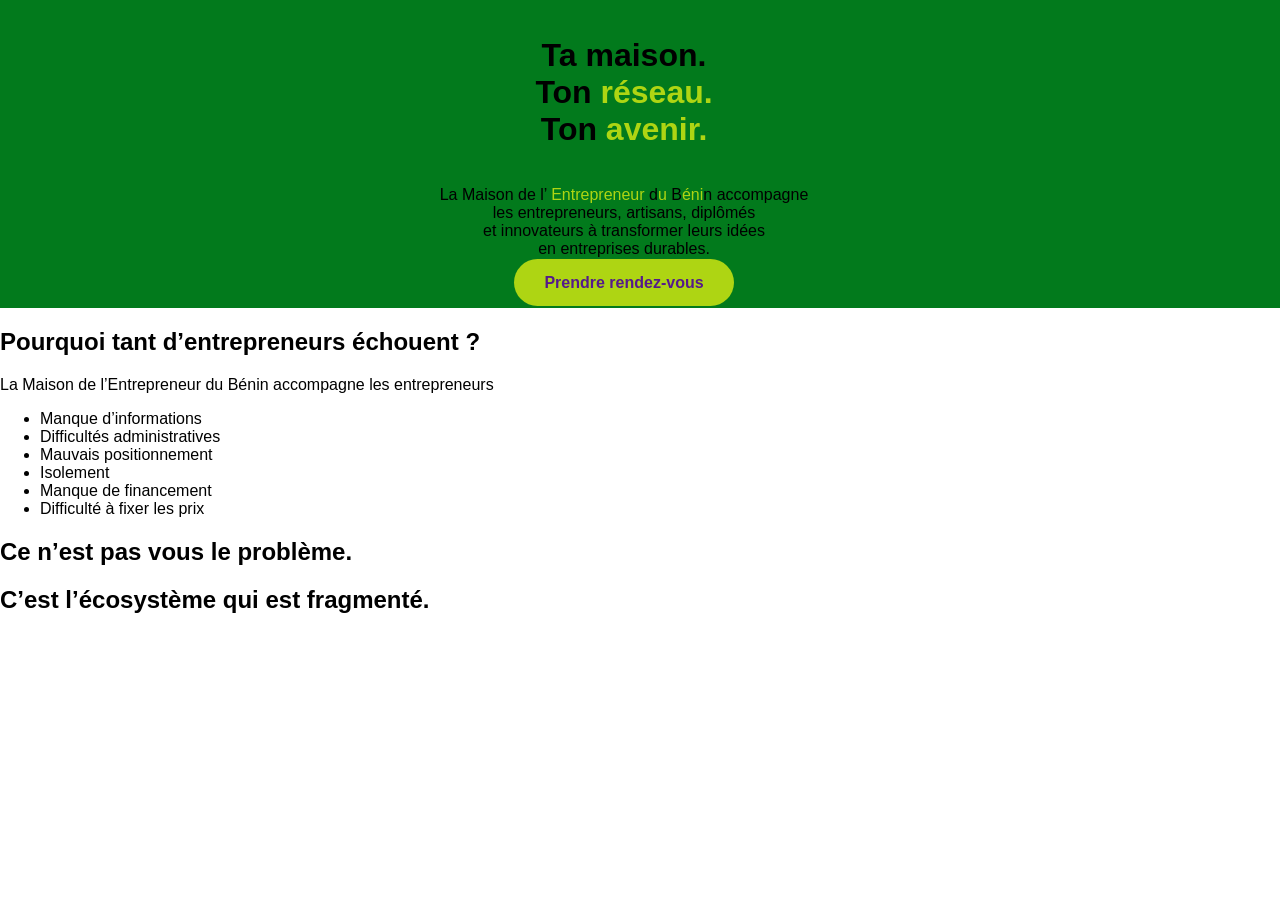
==== index.html @ bdf2c078 "finition de la premiere section" ====
<!DOCTYPE html>
<html lang="en">
<head>
    <meta charset="UTF-8">
    <meta name="viewport" content="width=device-width, initial-scale=1.0">
    <link rel="stylesheet" href="style.css">
    <title>Document</title>
</head>

<body>
    <header class="hero">
       
        <div class="hero-text">
            <h1>Ta maison.<br> Ton <span> réseau.</span> <br>Ton <span>avenir.</span></h1>
            <p>La Maison de l’ <span>Entrepreneur</span> d<span>u</span> B<span>éni</span>n accompagne <br> les entrepreneurs, artisans, diplômés <br> et innovateurs à transformer leurs idées <br> en entreprises durables.</p>
            <div class="hero-lien">
                <a href="">Prendre rendez-vous</a>
            </div>
        </div>
        <div class="hero-logo">
            <img src="images/img-hero.jpg" alt="">
        </div>

    </header>
    <main>
        <section>
            <h1>Pourquoi tant d’entrepreneurs échouent ?</h1>
            <p>La Maison de l’Entrepreneur du Bénin accompagne les entrepreneurs</p>
            <ul>
                <li>Manque d’informations</li>
                <li>Difficultés administratives</li>
                <li>Mauvais positionnement</li>
                <li>Isolement</li>
                <li>Manque de financement</li>
                <li>Difficulté à fixer les prix</li>
            </ul>
            <h2>Ce n’est pas vous le problème.</h2>
            <h2>C’est l’écosystème qui est fragmenté.</h2>
        </section>

    </main>
    <footer>

    </footer>
    
</body>
</html>
---- style.css ----
:root{
    --vert-principal:#027a1c;
    --vert-secondaire:#027b1d;
    --vert-action:#18fa22;
    --jaune:#eabe07;
    --rouge:#c61827;
    --jaune-prime:rgb(174, 213, 19);
}
body{
    font-family:'Franklin Gothic Medium', 'Arial Narrow', Arial, sans-serif;
    margin: 0;
   
    .hero{
        display: flex;
        justify-content: center;
        align-items: center;
        background-color: var(--vert-principal);
        color:black;
        padding:1rem;
        text-align:center;
        gap: 2rem;

        .hero-text {
            display: flex;
            flex-direction: column;
            align-items:center;
            .hero-lien a{
                background:var(--jaune-prime);
                padding:0.937rem 1.875rem;
                border:none;
                font-weight:bold;
                border-radius: 2rem;
                text-decoration: none;
            } 

            span{
                color: var(--jaune-prime);
            }
        }

        .hero-logo img{
            height: 15rem;
            border-radius: 2rem;
        }
    }
}
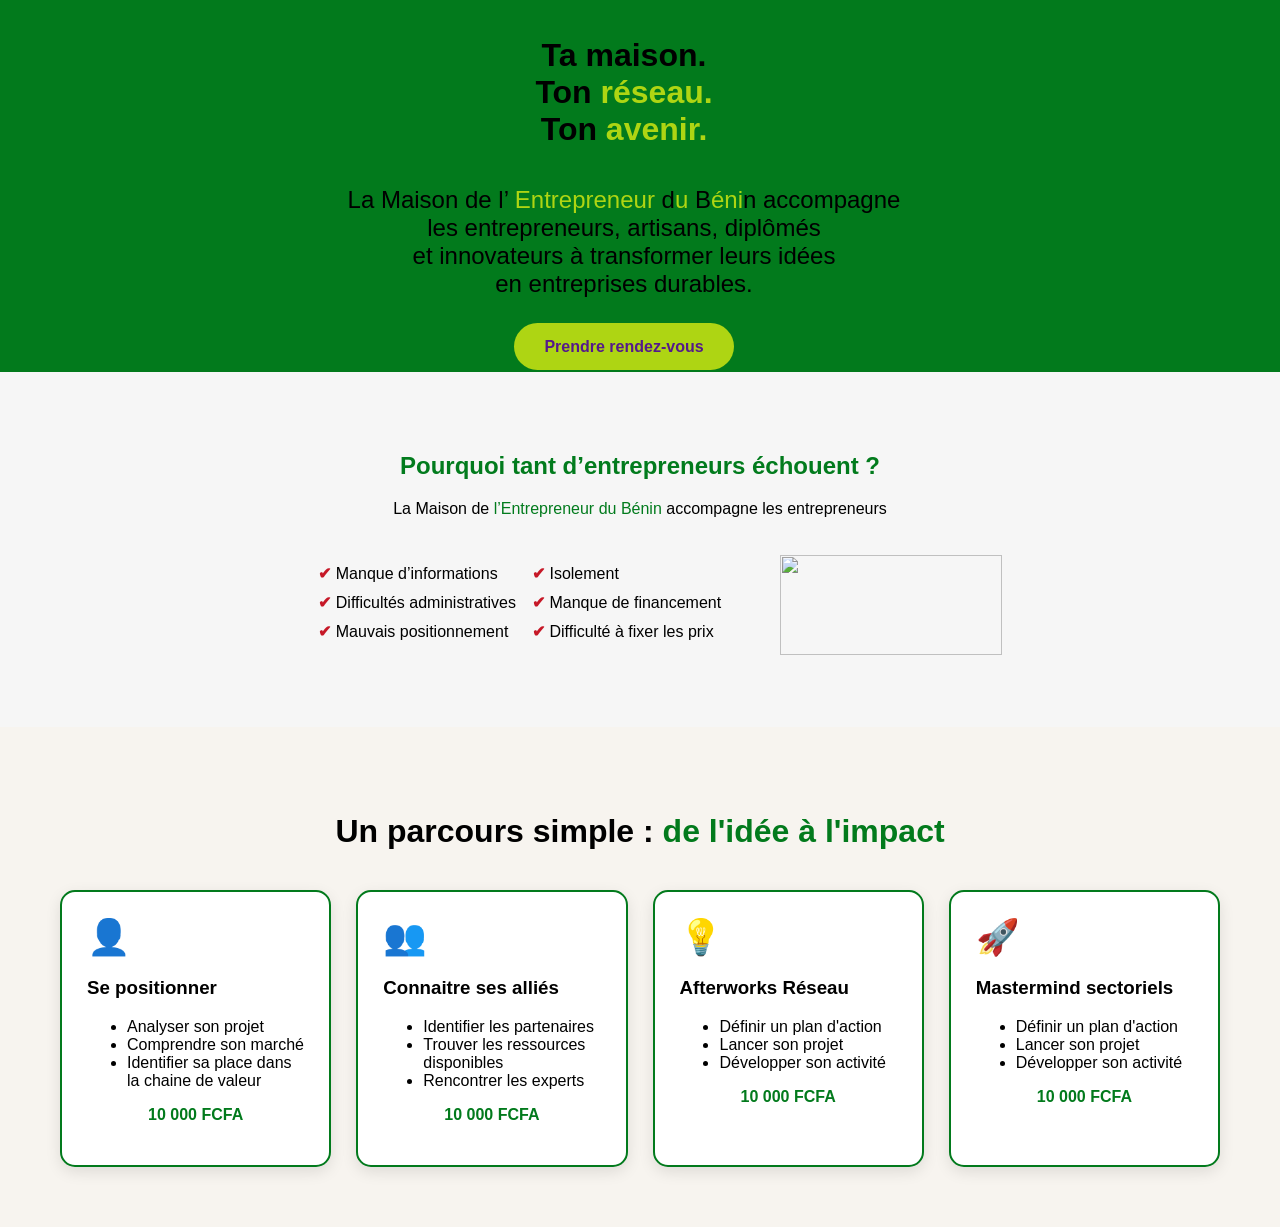
==== commit 81fe1640: "fininalisation de la section parcour" ====
--- a/index.html
+++ b/index.html
@@ -23,19 +23,89 @@
 
     </header>
     <main>
-        <section>
-            <h1>Pourquoi tant d’entrepreneurs échouent ?</h1>
-            <p>La Maison de l’Entrepreneur du Bénin accompagne les entrepreneurs</p>
-            <ul>
-                <li>Manque d’informations</li>
-                <li>Difficultés administratives</li>
-                <li>Mauvais positionnement</li>
-                <li>Isolement</li>
-                <li>Manque de financement</li>
-                <li>Difficulté à fixer les prix</li>
-            </ul>
-            <h2>Ce n’est pas vous le problème.</h2>
-            <h2>C’est l’écosystème qui est fragmenté.</h2>
+        <section class="probleme">
+            <h1><span>Pourquoi tant d’entrepreneurs échouent ?</span></h1>
+            <p>La Maison de <span>l’Entrepreneur du Bénin</span> accompagne les entrepreneurs</p>
+            <div class="contenu-probleme">
+                <div class="liste">
+                    <ul class="menu">
+                        <li>Manque d’informations</li>
+                        <li>Difficultés administratives</li>
+                        <li>Mauvais positionnement</li>
+                        <li>Isolement</li>
+                        <li>Manque de financement</li>
+                        <li>Difficulté à fixer les prix</li>
+                    </ul>
+                </div>
+                <div  class="image">
+                    <img src="images/img-hero.jpg" alt=""  height="100rem"
+                    border-radius="2rem" >
+                </div>
+            </div>
+        </section>
+        <section class="parcours">
+
+            <h2>Un parcours simple : <span>de l'idée à l'impact</span></h2>
+
+            <div class="cards">
+
+                <div class="card active">
+                    <div class="icon">👤</div>
+                    <h3>Se positionner</h3>
+
+                    <ul>
+                    <li>Analyser son projet</li>
+                    <li>Comprendre son marché</li>
+                    <li>Identifier sa place dans la chaine de valeur</li>
+                    </ul>
+
+                    <p class="prix">10 000 FCFA</p>
+                </div>
+
+
+                <div class="card active">
+                    <div class="icon">👥</div>
+                    <h3>Connaitre ses alliés</h3>
+
+                    <ul>
+                    <li>Identifier les partenaires</li>
+                    <li>Trouver les ressources disponibles</li>
+                    <li>Rencontrer les experts</li>
+                    </ul>
+
+                    <p class="prix">10 000 FCFA</p>
+                </div>
+
+
+                <div class="card active">
+                    <div class="icon">💡</div>
+                    <h3>Afterworks Réseau</h3>
+
+                    <ul>
+                    <li>Définir un plan d'action</li>
+                    <li>Lancer son projet</li>
+                    <li>Développer son activité</li>
+                    </ul>
+
+                    <p class="prix">10 000 FCFA</p>
+                </div>
+
+
+                <div class="card active">
+                    <div class="icon">🚀</div>
+                    <h3>Mastermind sectoriels</h3>
+
+                    <ul>
+                    <li>Définir un plan d'action</li>
+                    <li>Lancer son projet</li>
+                    <li>Développer son activité</li>
+                    </ul>
+
+                    <p class="prix">10 000 FCFA</p>
+                </div>
+
+            </div>
+
         </section>
 
     </main>
--- a/style.css
+++ b/style.css
@@ -19,11 +19,13 @@
         padding:1rem;
         text-align:center;
         gap: 2rem;
+        padding-bottom: 1rem;
 
         .hero-text {
             display: flex;
             flex-direction: column;
             align-items:center;
+            gap: 1rem;
             .hero-lien a{
                 background:var(--jaune-prime);
                 padding:0.937rem 1.875rem;
@@ -36,6 +38,10 @@
             span{
                 color: var(--jaune-prime);
             }
+            p{
+                margin-top: 0;
+                font-size: 1.5rem;
+            }
         }
 
         .hero-logo img{
@@ -43,4 +49,112 @@
             border-radius: 2rem;
         }
     }
-}+
+    main{
+
+        .probleme{
+            margin-top: 0rem;
+            padding:3.75rem;
+            background:#f6f6f6;
+            text-align:center;
+            span{
+                color: var(--vert-secondaire);
+            }
+           h2{
+            font-size: 1.5rem;
+           }
+           .contenu-probleme{
+                display:flex;
+                justify-content:center;
+                align-items:center;
+                gap:3.125rem;
+                margin-top:1.875rem;
+
+                .liste ul{
+                    columns:2;
+                    list-style:none;
+                    text-align:left;
+
+                    li{
+                        margin-bottom: 0.625rem;
+                    }
+
+                    li::before{
+                        content:"✔ ";
+                        color:#c61827;
+                        font-weight:bold;
+                    }
+                }
+                .image img{
+                    width:13.875rem;
+                }
+            }
+            
+        }
+
+        .parcours{
+            padding:3.75rem;
+            background:#f7f4ef;
+            text-align:center;
+        }
+
+        .parcours h2{
+            font-size:2rem;
+            margin-bottom:2.5rem;
+        }
+
+        .parcours span{
+            color:#027a1c;
+        }
+
+        .cards{
+            display:flex;
+            justify-content:center;
+            gap:1.562rem;
+        }
+
+        .card{
+            background:white;
+            border-radius:0.937rem;
+            padding:1.562rem;
+            width:14.375rem;
+            box-shadow:0 0.312rem 0.937rem rgba(0,0,0,0.1);
+            text-align:left;
+            border:0.125rem solid #eee;
+
+
+            
+           
+
+            .icon{
+                font-size:2.187rem;
+                margin-bottom:0.625rem;
+            }
+
+            .card h3{
+                margin: bottom 0.625rem;;
+            }
+
+            .card ul{
+                padding-left:1.25rem;
+                margin-bottom:1.25rem;
+            }
+
+            .card li{
+                margin: bottom 0.625rem;;
+            }
+
+            .prix{
+                font-weight:bold;
+                color:#027a1c;
+                text-align:center;
+            }
+        }
+        .card.active{
+            border:0.125rem solid #027a1c;
+        }
+
+       
+            
+    }    
+}
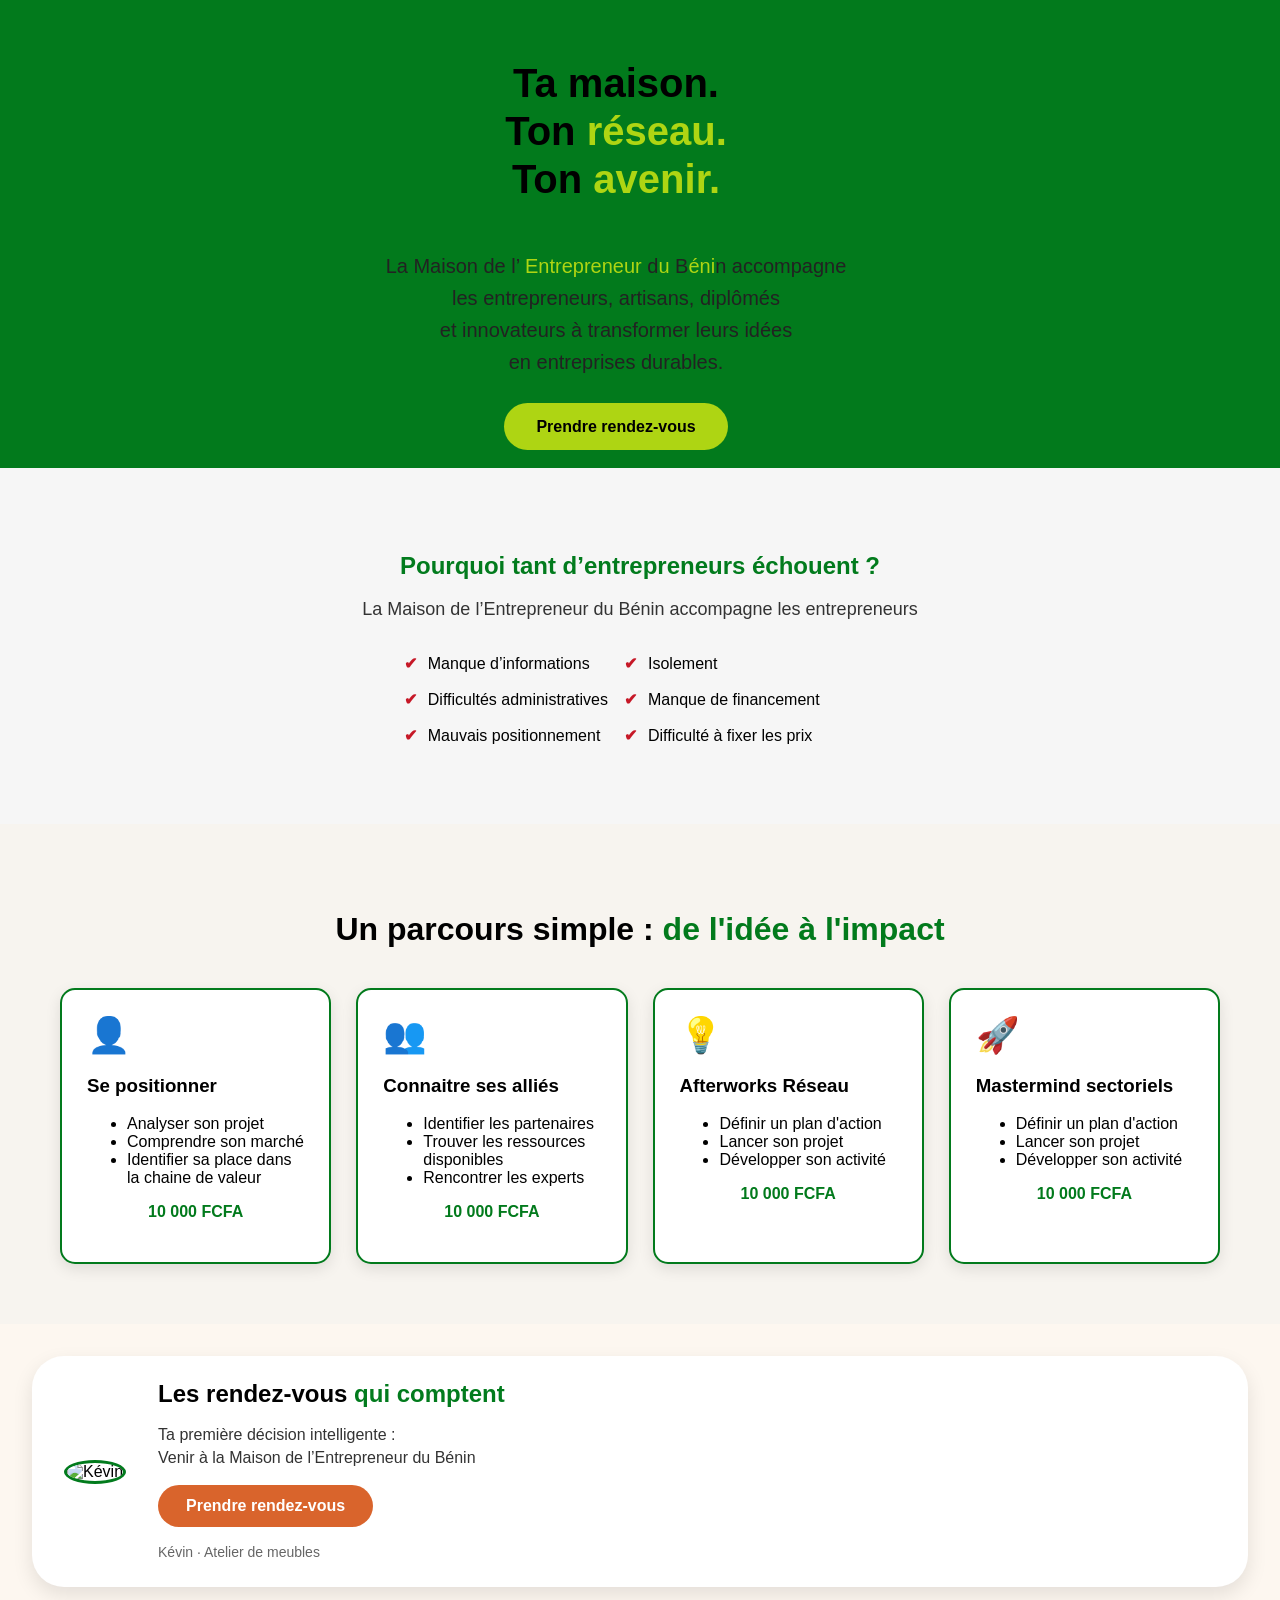
==== commit 4f8c9a30: "finalisation de la section rendezvous" ====
--- a/index.html
+++ b/index.html
@@ -107,6 +107,22 @@
             </div>
 
         </section>
+        <section class="rendezvous">
+            <div class="card">
+                <div class="card-image">
+                    <img src="images/img-hero.jpg" alt="Kévin">
+                </div>
+                <div class="card-content">
+                    <h2>Les rendez-vous <span>qui comptent</span></h2>
+                    <p>Ta première décision intelligente : <br>
+                    Venir à la Maison de l’Entrepreneur du Bénin</p>
+                    <div class="card-button">
+                        <a href="#">Prendre rendez-vous</a>
+                    </div>
+                    <p class="author">Kévin · Atelier de meubles</p>
+                </div>
+            </div>
+        </section>
 
     </main>
     <footer>
--- a/style.css
+++ b/style.css
@@ -10,86 +10,169 @@
     font-family:'Franklin Gothic Medium', 'Arial Narrow', Arial, sans-serif;
     margin: 0;
    
-    .hero{
+    .hero {
         display: flex;
         justify-content: center;
         align-items: center;
         background-color: var(--vert-principal);
-        color:black;
-        padding:1rem;
-        text-align:center;
-        gap: 2rem;
-        padding-bottom: 1rem;
+        color: black;
+        padding: 2rem 1rem;
+        text-align: center;
+        gap: 3rem;
+        flex-wrap: wrap; 
 
         .hero-text {
             display: flex;
             flex-direction: column;
-            align-items:center;
-            gap: 1rem;
-            .hero-lien a{
-                background:var(--jaune-prime);
-                padding:0.937rem 1.875rem;
-                border:none;
-                font-weight:bold;
+            align-items: center;
+            gap: 1.25rem;
+            max-width: 31.25rem;
+
+            h1 {
+                font-size: 2.5rem;
+                line-height: 1.2;
+            }
+
+            p {
+                margin-top: 0;
+                font-size: 1.25rem;
+                line-height: 1.6;
+                color: #222;
+            }
+
+            .hero-lien a {
+                background: var(--jaune-prime);
+                color: black;
+                padding: 0.937rem 2rem;
+                border: none;
+                font-weight: bold;
                 border-radius: 2rem;
                 text-decoration: none;
-            } 
-
-            span{
+                transition: transform 0.3s ease, box-shadow 0.3s ease;
+            }
+
+            .hero-lien a:hover {
+                transform: translateY(-0.187rem);
+                box-shadow: 0 0.375rem 0.937rem rgba(0, 0, 0, 0.2);
+            }
+
+            
+            span {
                 color: var(--jaune-prime);
             }
-            p{
-                margin-top: 0;
-                font-size: 1.5rem;
-            }
-        }
-
-        .hero-logo img{
-            height: 15rem;
+        }
+
+        .hero-logo img {
+            height: 16rem;
             border-radius: 2rem;
+            box-shadow: 0 0.5rem 1.25rem rgba(0, 0, 0, 0.15);
+            transition: transform 5s ease;
+        }
+
+        .hero-logo img:hover {
+            transform: scale(1.05);
+        }
+
+        
+        @media (max-width: 48rem) {
+            flex-direction: column-reverse;
+            gap: 2rem;
+
+            .hero-text h1 {
+                font-size: 2rem;
+            }
+
+            .hero-text p {
+                font-size: 1.1rem;
+            }
+
+            .hero-logo img {
+                height: 12rem;
+            }
         }
     }
-
     main{
 
-        .probleme{
-            margin-top: 0rem;
-            padding:3.75rem;
-            background:#f6f6f6;
-            text-align:center;
-            span{
+        .probleme {
+            margin-top: 0;
+            padding: 4rem 2rem; 
+            background-color: #f6f6f6;
+            text-align: center;
+            font-family: 'Segoe UI', Tahoma, Geneva, Verdana, sans-serif;
+
+            h1 span {
                 color: var(--vert-secondaire);
-            }
-           h2{
-            font-size: 1.5rem;
-           }
-           .contenu-probleme{
-                display:flex;
-                justify-content:center;
-                align-items:center;
-                gap:3.125rem;
-                margin-top:1.875rem;
-
-                .liste ul{
-                    columns:2;
-                    list-style:none;
-                    text-align:left;
-
-                    li{
-                        margin-bottom: 0.625rem;
-                    }
-
-                    li::before{
-                        content:"✔ ";
-                        color:#c61827;
-                        font-weight:bold;
-                    }
-                }
-                .image img{
-                    width:13.875rem;
-                }
-            }
-            
+                display: inline-block;
+                position: relative;
+            }
+
+            p {
+                font-size: 1.125rem;
+                margin-top: 0.75rem;
+                color: #333;
+            }
+
+            .contenu-probleme {
+                display: flex;
+                flex-wrap: wrap; 
+                justify-content: center;
+                align-items: flex-start;
+                gap: 3rem;
+                margin-top: 2rem;
+
+                .liste ul {
+                    columns: 2; 
+                    list-style: none;
+                    padding: 0;
+                    margin: 0;
+                    text-align: left;
+
+                    li {
+                        margin-bottom: 0.75rem;
+                        font-size: 1rem;
+                        line-height: 1.5;
+                        position: relative;
+                        padding-left: 1.5rem; 
+                    }
+
+                    li::before {
+                        content: "✔";
+                        color: #c61827;
+                        font-weight: bold;
+                        position: absolute;
+                        left: 0;
+                    }
+                }
+
+                .image img {
+                    width: 14rem; 
+                    height: auto;
+                    border-radius: 1rem; 
+                    box-shadow: 0 0.25rem 0.50rem rgba(0,0,0,0.1);
+                    transition: transform 2s ease;
+                }
+
+                .image img:hover {
+                    transform: scale(1.05); 
+                }
+            }
+
+        
+            @media (max-width: 48rem) {
+                .contenu-probleme {
+                    flex-direction: column;
+                    gap: 2rem;
+                }
+
+                .liste ul {
+                    columns: 1;
+                }
+
+                .image img {
+                    width: 100%;
+                    max-width: 18.75rem;
+                }
+            }
         }
 
         .parcours{
@@ -111,50 +194,138 @@
             display:flex;
             justify-content:center;
             gap:1.562rem;
-        }
-
-        .card{
-            background:white;
-            border-radius:0.937rem;
-            padding:1.562rem;
-            width:14.375rem;
-            box-shadow:0 0.312rem 0.937rem rgba(0,0,0,0.1);
-            text-align:left;
-            border:0.125rem solid #eee;
-
-
+
+            .card{
+                background:white;
+                border-radius:0.937rem;
+                padding:1.562rem;
+                width:14.375rem;
+                box-shadow:0 0.312rem 0.937rem rgba(0,0,0,0.1);
+                text-align:left;
+                border:0.125rem solid #eee;
+
+
+                
             
-           
-
-            .icon{
-                font-size:2.187rem;
-                margin-bottom:0.625rem;
-            }
-
-            .card h3{
-                margin: bottom 0.625rem;;
-            }
-
-            .card ul{
-                padding-left:1.25rem;
-                margin-bottom:1.25rem;
-            }
-
-            .card li{
-                margin: bottom 0.625rem;;
-            }
-
-            .prix{
-                font-weight:bold;
-                color:#027a1c;
-                text-align:center;
-            }
-        }
+
+                .icon{
+                    font-size:2.187rem;
+                    margin-bottom:0.625rem;
+                }
+
+                .card h3{
+                    margin: bottom 0.625rem;;
+                }
+
+                .card ul{
+                    padding-left:1.25rem;
+                    margin-bottom:1.25rem;
+                }
+
+                .card li{
+                    margin: bottom 0.625rem;;
+                }
+
+                .prix{
+                    font-weight:bold;
+                    color:#027a1c;
+                    text-align:center;
+                }
+            }
+        }
+
+       
         .card.active{
             border:0.125rem solid #027a1c;
         }
 
        
-            
+        .rendezvous {
+            display: flex;
+            justify-content: center;
+            padding: 2rem;
+            background: #fdf7f0;
+            width: 100%; /* Ajouté */
+            box-sizing: border-box; /* Ajouté */
+
+            .card {
+                display: flex;
+                align-items: center;
+                gap: 2rem;
+                background: #fff;
+                padding: 1.5rem 2rem;
+                border-radius: 2rem;
+                box-shadow: 0 8px 20px rgba(0,0,0,0.1);
+                width: 100%; /* Modifié : 100% au lieu de max-width: 800px */
+                max-width: none; /* Ajouté : suppression de la limite */
+                flex-wrap: wrap;
+
+                .card-image {
+                    flex-shrink: 0; /* Ajouté : empêche l'image de rétrécir */
+                    
+                    img {
+                        width: 100px;
+                        height: 100px;
+                        object-fit: cover;
+                        border-radius: 50%;
+                        border: 3px solid var(--vert-secondaire);
+                    }
+                }
+
+                .card-content {
+                    display: flex;
+                    flex-direction: column;
+                    gap: 1rem;
+                    flex: 1; /* Ajouté : prend l'espace restant */
+
+                    h2 {
+                        font-size: 1.5rem;
+                        margin: 0;
+
+                        span {
+                            color: var(--vert-secondaire);
+                        }
+                    }
+
+                    p {
+                        margin: 0;
+                        font-size: 1rem;
+                        color: #333;
+                        line-height: 1.4;
+                    }
+
+                    .card-button {
+                        a {
+                            display: inline-block;
+                            background: #d9642c; 
+                            color: #fff;
+                            padding: 0.75rem 1.75rem;
+                            border-radius: 2rem;
+                            text-decoration: none;
+                            font-weight: bold;
+                            transition: transform 0.3s ease, box-shadow 0.3s ease;
+
+                            &:hover {
+                                transform: translateY(-3px);
+                                box-shadow: 0 6px 12px rgba(0,0,0,0.2);
+                            }
+                        }
+                    }
+
+                    .author {
+                        font-size: 0.875rem;
+                        color: #666;
+                    }
+                }
+            }
+
+            @media (max-width: 768px) {
+                .card {
+                    flex-direction: column;
+                    align-items: center;
+                    text-align: center;
+                }
+            }
+        }
     }    
 }
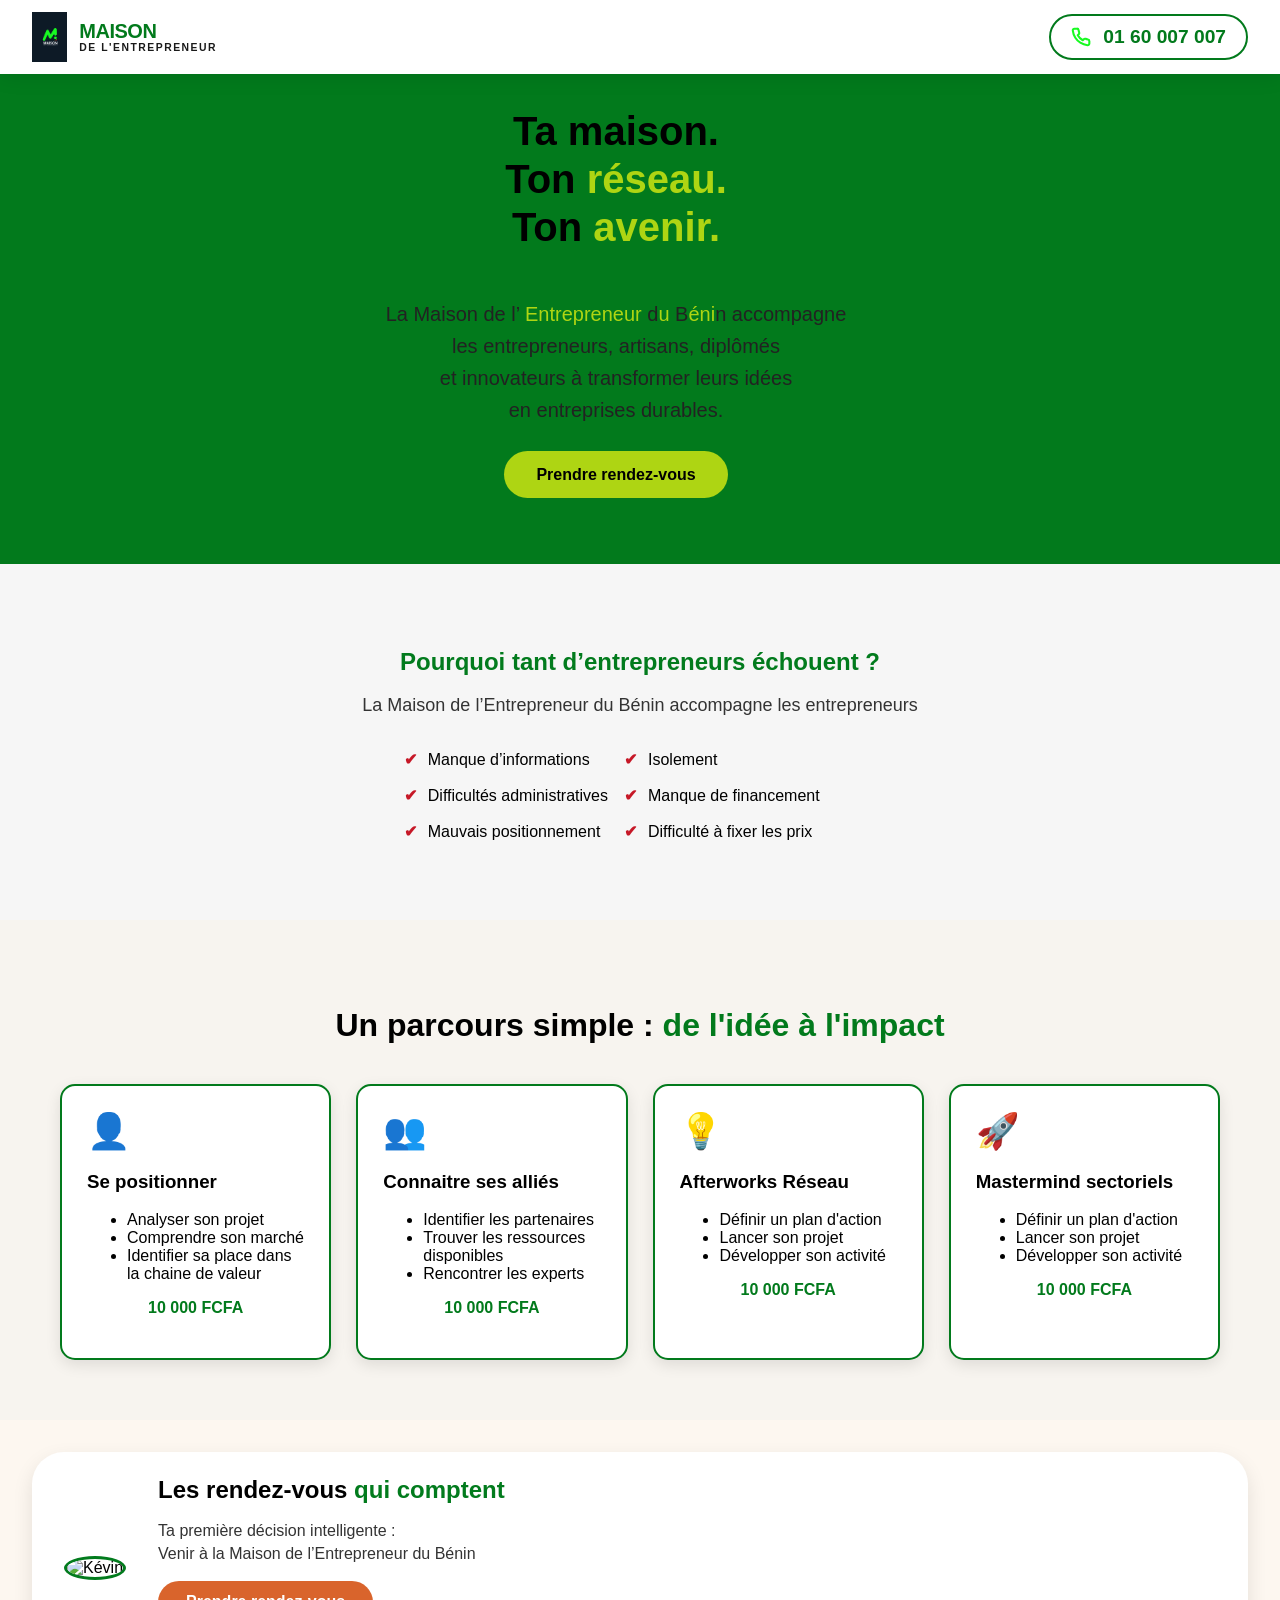
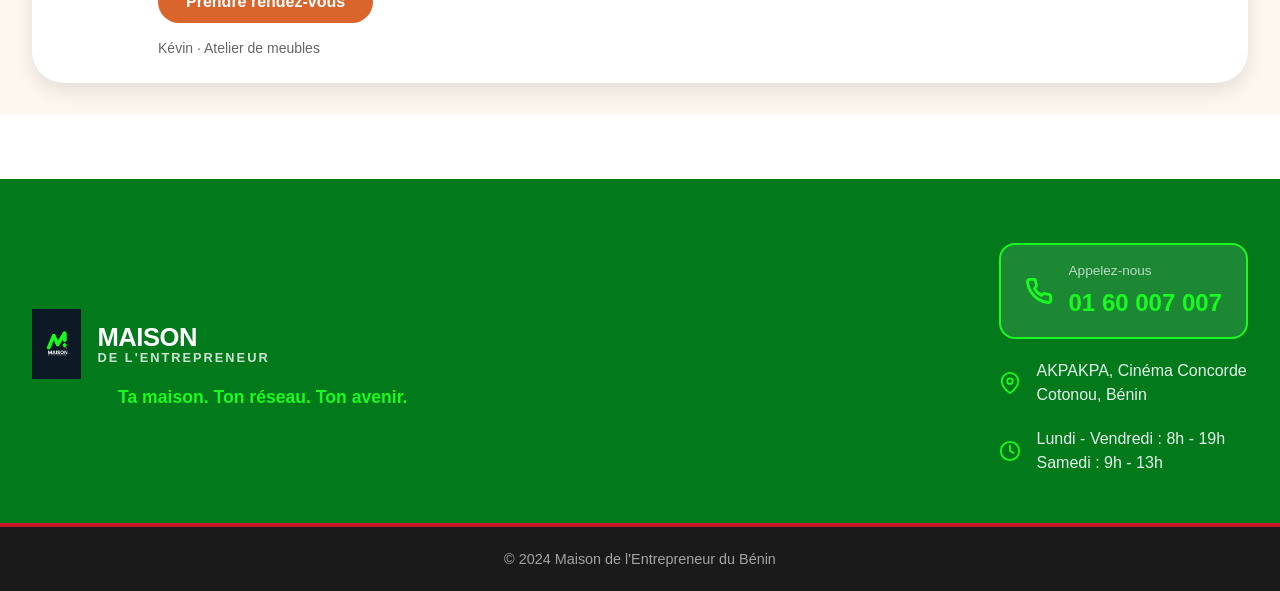
==== commit cfeaaed3: "finalisation du footer etame avec le bouton rendezvous" ====
--- a/index.html
+++ b/index.html
@@ -8,19 +8,39 @@
 </head>
 
 <body>
-    <header class="hero">
-       
-        <div class="hero-text">
-            <h1>Ta maison.<br> Ton <span> réseau.</span> <br>Ton <span>avenir.</span></h1>
-            <p>La Maison de l’ <span>Entrepreneur</span> d<span>u</span> B<span>éni</span>n accompagne <br> les entrepreneurs, artisans, diplômés <br> et innovateurs à transformer leurs idées <br> en entreprises durables.</p>
-            <div class="hero-lien">
-                <a href="">Prendre rendez-vous</a>
-            </div>
-        </div>
-        <div class="hero-logo">
-            <img src="images/img-hero.jpg" alt="">
-        </div>
-
+    <header >
+        <!-- Navbar fixe -->
+        <nav class="navbar">
+            <div class="navbar-container">
+                <div class="navbar-logo">
+                    <img src="images/logo sans rien.png" alt="MEB Logo">
+                    <div class="logo-text">
+                        <span class="maison">MAISON</span>
+                        <span class="entrepreneur">DE L'ENTREPRENEUR</span>
+                    </div>
+                </div>
+                
+                <a href="tel:0160007007" class="navbar-phone">
+                    <svg xmlns="http://www.w3.org/2000/svg" width="20" height="20" viewBox="0 0 24 24" fill="none" stroke="currentColor" stroke-width="2.5" stroke-linecap="round" stroke-linejoin="round">
+                        <path d="M22 16.92v3a2 2 0 0 1-2.18 2 19.79 19.79 0 0 1-8.63-3.07 19.5 19.5 0 0 1-6-6 19.79 19.79 0 0 1-3.07-8.67A2 2 0 0 1 4.11 2h3a2 2 0 0 1 2 1.72 12.84 12.84 0 0 0 .7 2.81 2 2 0 0 1-.45 2.11L8.09 9.91a16 16 0 0 0 6 6l1.27-1.27a2 2 0 0 1 2.11-.45 12.84 12.84 0 0 0 2.81.7A2 2 0 0 1 22 16.92z"></path>
+                    </svg>
+                    <span>01 60 007 007</span>
+                </a>
+            </div>
+        </nav>
+       <div class="hero">
+            <div class="hero-text">
+                <h1>Ta maison.<br> Ton <span> réseau.</span> <br>Ton <span>avenir.</span></h1>
+                <p>La Maison de l’ <span>Entrepreneur</span> d<span>u</span> B<span>éni</span>n accompagne <br> les entrepreneurs, artisans, diplômés <br> et innovateurs à transformer leurs idées <br> en entreprises durables.</p>
+                <div class="hero-lien">
+                    <a href="">Prendre rendez-vous</a>
+                </div>
+            </div>
+            <div class="hero-logo">
+                <img src="images/img-hero.jpg" alt="">
+            </div>
+       </div>
+        
     </header>
     <main>
         <section class="probleme">
@@ -115,7 +135,7 @@
                 <div class="card-content">
                     <h2>Les rendez-vous <span>qui comptent</span></h2>
                     <p>Ta première décision intelligente : <br>
-                    Venir à la Maison de l’Entrepreneur du Bénin</p>
+                        Venir à la Maison de l’Entrepreneur du Bénin</p>
                     <div class="card-button">
                         <a href="#">Prendre rendez-vous</a>
                     </div>
@@ -125,9 +145,56 @@
         </section>
 
     </main>
-    <footer>
-
-    </footer>
-    
+    <footer class="footer">
+        <div class="footer-main">
+            <div class="footer-container">
+                <div class="footer-content">
+                    <div class="footer-brand">
+                        <div class="footer-logo">
+                            <img src="images/logo sans rien.png" alt="MEB Logo">
+                            <div class="logo-text">
+                                <span class="maison">MAISON</span>
+                                <span class="entrepreneur">DE L'ENTREPRENEUR</span>
+                            </div>
+                        </div>
+                        <p class="tagline">Ta maison. Ton réseau. Ton avenir.</p>
+                    </div>
+
+                    <div class="footer-contact">
+                        <a href="tel:0160007007" class="contact-item phone-big">
+                            <svg xmlns="http://www.w3.org/2000/svg" width="28" height="28" viewBox="0 0 24 24" fill="none" stroke="currentColor" stroke-width="2.5" stroke-linecap="round" stroke-linejoin="round">
+                                <path d="M22 16.92v3a2 2 0 0 1-2.18 2 19.79 19.79 0 0 1-8.63-3.07 19.5 19.5 0 0 1-6-6 19.79 19.79 0 0 1-3.07-8.67A2 2 0 0 1 4.11 2h3a2 2 0 0 1 2 1.72 12.84 12.84 0 0 0 .7 2.81 2 2 0 0 1-.45 2.11L8.09 9.91a16 16 0 0 0 6 6l1.27-1.27a2 2 0 0 1 2.11-.45 12.84 12.84 0 0 0 2.81.7A2 2 0 0 1 22 16.92z"></path>
+                            </svg>
+                            <div>
+                                <span class="label">Appelez-nous</span>
+                                <span class="number">01 60 007 007</span>
+                            </div>
+                        </a>
+
+                        <div class="contact-item">
+                            <svg xmlns="http://www.w3.org/2000/svg" width="22" height="22" viewBox="0 0 24 24" fill="none" stroke="currentColor" stroke-width="2" stroke-linecap="round" stroke-linejoin="round">
+                                <path d="M21 10c0 7-9 13-9 13s-9-6-9-13a9 9 0 0 1 18 0z"></path>
+                                <circle cx="12" cy="10" r="3"></circle>
+                            </svg>
+                            <span>AKPAKPA, Cinéma Concorde<br>Cotonou, Bénin</span>
+                        </div>
+
+                        <div class="contact-item">
+                            <svg xmlns="http://www.w3.org/2000/svg" width="22" height="22" viewBox="0 0 24 24" fill="none" stroke="currentColor" stroke-width="2" stroke-linecap="round" stroke-linejoin="round">
+                                <circle cx="12" cy="12" r="10"></circle>
+                                <polyline points="12 6 12 12 16 14"></polyline>
+                            </svg>
+                            <span>Lundi - Vendredi : 8h - 19h<br>Samedi : 9h - 13h</span>
+                        </div>
+                    </div>
+                </div>
+            </div>
+        </div>
+
+        <div class="footer-bottom">
+            <p>&copy; 2024 Maison de l'Entrepreneur du Bénin</p>
+        </div>
+</footer>
+  
 </body>
 </html>
--- a/style.css
+++ b/style.css
@@ -9,14 +9,145 @@
 body{
     font-family:'Franklin Gothic Medium', 'Arial Narrow', Arial, sans-serif;
     margin: 0;
-   
+     .navbar {
+    position: fixed;
+    top: 0;
+    left: 0;
+    right: 0;
+    background: #fff;
+    box-shadow: 0 2px 20px rgba(0,0,0,0.1);
+    z-index: 1000;
+    padding: 0.75rem 0;
+
+    .navbar-container {
+        max-width: 1400px;
+        margin: 0 auto;
+        padding: 0 2rem;
+        display: flex;
+        align-items: center;
+        justify-content: space-between;
+    }
+
+    .navbar-logo {
+        display: flex;
+        align-items: center;
+        gap: 0.75rem;
+        
+        img {
+            height: 50px;
+            width: auto;
+        }
+
+        .logo-text {
+            display: flex;
+            flex-direction: column;
+            line-height: 1.1;
+
+            .maison {
+                font-size: 1.25rem;
+                font-weight: 800;
+                color: var(--vert-principal);
+                letter-spacing: -0.5px;
+            }
+
+            .entrepreneur {
+                font-size: 0.65rem;
+                font-weight: 600;
+                color: #1a1a1a;
+                letter-spacing: 1.5px;
+                text-transform: uppercase;
+            }
+        }
+    }
+
+    .navbar-phone {
+        display: flex;
+        align-items: center;
+        gap: 0.75rem;
+        color: var(--vert-principal);
+        text-decoration: none;
+        font-weight: 800;
+        font-size: 1.2rem;
+        padding: 0.6rem 1.25rem;
+        border-radius: 50px;
+        border: 2px solid var(--vert-principal);
+        transition: all 0.3s ease;
+
+        svg {
+            stroke: var(--vert-action);
+            transition: transform 0.3s ease;
+        }
+
+        &:hover {
+            background: var(--vert-principal);
+            color: #fff;
+            transform: translateY(-2px);
+            box-shadow: 0 6px 20px rgba(2, 122, 28, 0.3);
+
+            svg {
+                stroke: var(--vert-action);
+                transform: rotate(15deg);
+            }
+        }
+    }
+}
+
+
+
+    @media (max-width: 640px) {
+        .navbar {
+            padding: 0.5rem 0;
+
+            .navbar-container {
+                padding: 0 1rem;
+            }
+
+            .navbar-logo {
+                img {
+                    height: 40px;
+                }
+
+                .logo-text {
+                    .maison {
+                        font-size: 1rem;
+                    }
+                    .entrepreneur {
+                        font-size: 0.55rem;
+                        letter-spacing: 1px;
+                    }
+                }
+            }
+
+            .navbar-phone {
+                font-size: 1rem;
+                padding: 0.5rem 1rem;
+                gap: 0.5rem;
+
+                svg {
+                    width: 18px;
+                    height: 18px;
+                }
+            }
+        } 
+    }
+
+    @media (max-width: 380px) {
+        .navbar-phone {
+            padding: 0.5rem;
+            border-radius: 50%;
+            
+            span {
+                display: none;
+            }
+        }
+    }
     .hero {
         display: flex;
         justify-content: center;
         align-items: center;
         background-color: var(--vert-principal);
         color: black;
-        padding: 2rem 1rem;
+        padding: 5rem 1rem;
         text-align: center;
         gap: 3rem;
         flex-wrap: wrap; 
@@ -245,7 +376,7 @@
             justify-content: center;
             padding: 2rem;
             background: #fdf7f0;
-            width: 100%; /* Ajouté */
+            /*width: 100%; *//* Ajouté */
             box-sizing: border-box; /* Ajouté */
 
             .card {
@@ -327,5 +458,222 @@
                 }
             }
         }
-    }    
+    } 
+    .footer {
+    margin-top: 4rem;
+
+    .footer-main {
+        background: var(--vert-principal);
+        color: #fff;
+        padding: 4rem 0 3rem;
+    }
+
+    .footer-container {
+        max-width: 1400px;
+        margin: 0 auto;
+        padding: 0 2rem;
+    }
+
+    .footer-content {
+        display: flex;
+        justify-content: space-between;
+        align-items: center;
+        gap: 3rem;
+    }
+
+    .footer-brand {
+        .footer-logo {
+            display: flex;
+            align-items: center;
+            gap: 1rem;
+            margin-bottom: 0.5rem;
+
+            img {
+                height: 70px;
+                width: auto;
+            }
+
+            .logo-text {
+                display: flex;
+                flex-direction: column;
+                line-height: 1.1;
+
+                .maison {
+                    font-size: 1.6rem;
+                    font-weight: 800;
+                    color: #fff;
+                    letter-spacing: -0.5px;
+                }
+
+                .entrepreneur {
+                    font-size: 0.8rem;
+                    font-weight: 600;
+                    color: rgba(255,255,255,0.8);
+                    letter-spacing: 2px;
+                    text-transform: uppercase;
+                }
+            }
+        }
+
+        .tagline {
+            color: var(--vert-action);
+            font-weight: 700;
+            font-size: 1.1rem;
+            margin: 0;
+            margin-left: 86px;
+        }
+    }
+
+    .footer-contact {
+        display: flex;
+        flex-direction: column;
+        gap: 1.25rem;
+
+        .contact-item {
+            display: flex;
+            align-items: center;
+            gap: 1rem;
+            color: rgba(255,255,255,0.9);
+            font-size: 1rem;
+            line-height: 1.5;
+
+            svg {
+                flex-shrink: 0;
+                color: var(--vert-action);
+            }
+
+            &.phone-big {
+                text-decoration: none;
+                color: #fff;
+                background: rgba(255,255,255,0.1);
+                padding: 1rem 1.5rem;
+                border-radius: 1rem;
+                border: 2px solid var(--vert-action);
+                transition: all 0.3s ease;
+
+                svg {
+                    color: var(--vert-action);
+                }
+
+                .label {
+                    display: block;
+                    font-size: 0.85rem;
+                    color: rgba(255,255,255,0.7);
+                    margin-bottom: 0.25rem;
+                }
+
+                .number {
+                    display: block;
+                    font-size: 1.5rem;
+                    font-weight: 800;
+                    color: var(--vert-action);
+                }
+
+                &:hover {
+                    background: var(--vert-action);
+                    transform: translateY(-3px);
+                    box-shadow: 0 10px 30px rgba(24, 250, 34, 0.3);
+
+                    svg, .number {
+                        color: var(--vert-principal);
+                    }
+
+                    .label {
+                        color: var(--vert-principal);
+                    }
+                }
+            }
+        }
+    }
+
+    .footer-bottom {
+        background: #1a1a1a;
+        padding: 1.5rem;
+        text-align: center;
+        border-top: 4px solid var(--rouge);
+
+        p {
+            color: rgba(255,255,255,0.6);
+            font-size: 0.9rem;
+            margin: 0;
+        }
+    }
+        @media (max-width: 968px) {
+    .footer {
+        .footer-content {
+            flex-direction: column;
+            text-align: center;
+            gap: 2.5rem;
+        }
+
+        .footer-brand {
+            .tagline {
+                margin-left: 0;
+            }
+        }
+
+        .footer-contact {
+            align-items: center;
+        }
+    }
+    }
+        @media (max-width: 480px) {
+        .footer {
+            .footer-main {
+                padding: 3rem 0 2rem;
+            }
+
+            .footer-container {
+                padding: 0 1rem;
+            }
+
+            .footer-brand {
+                .footer-logo {
+                    flex-direction: column;
+                    gap: 0.75rem;
+
+                    img {
+                        height: 60px;
+                    }
+
+                    .logo-text {
+                        .maison {
+                            font-size: 1.3rem;
+                        }
+                        .entrepreneur {
+                            font-size: 0.7rem;
+                        }
+                    }
+                }
+
+                .tagline {
+                    font-size: 1rem;
+                }
+            }
+
+            .footer-contact {
+                width: 100%;
+
+                .contact-item {
+                    justify-content: center;
+                    text-align: center;
+                    font-size: 0.9rem;
+
+                    &.phone-big {
+                        width: 100%;
+                        justify-content: center;
+
+                        .number {
+                            font-size: 1.3rem;
+                        }
+                    }
+                }
+            }
+        }
+    }  
 }
+
+
+
+  
+}
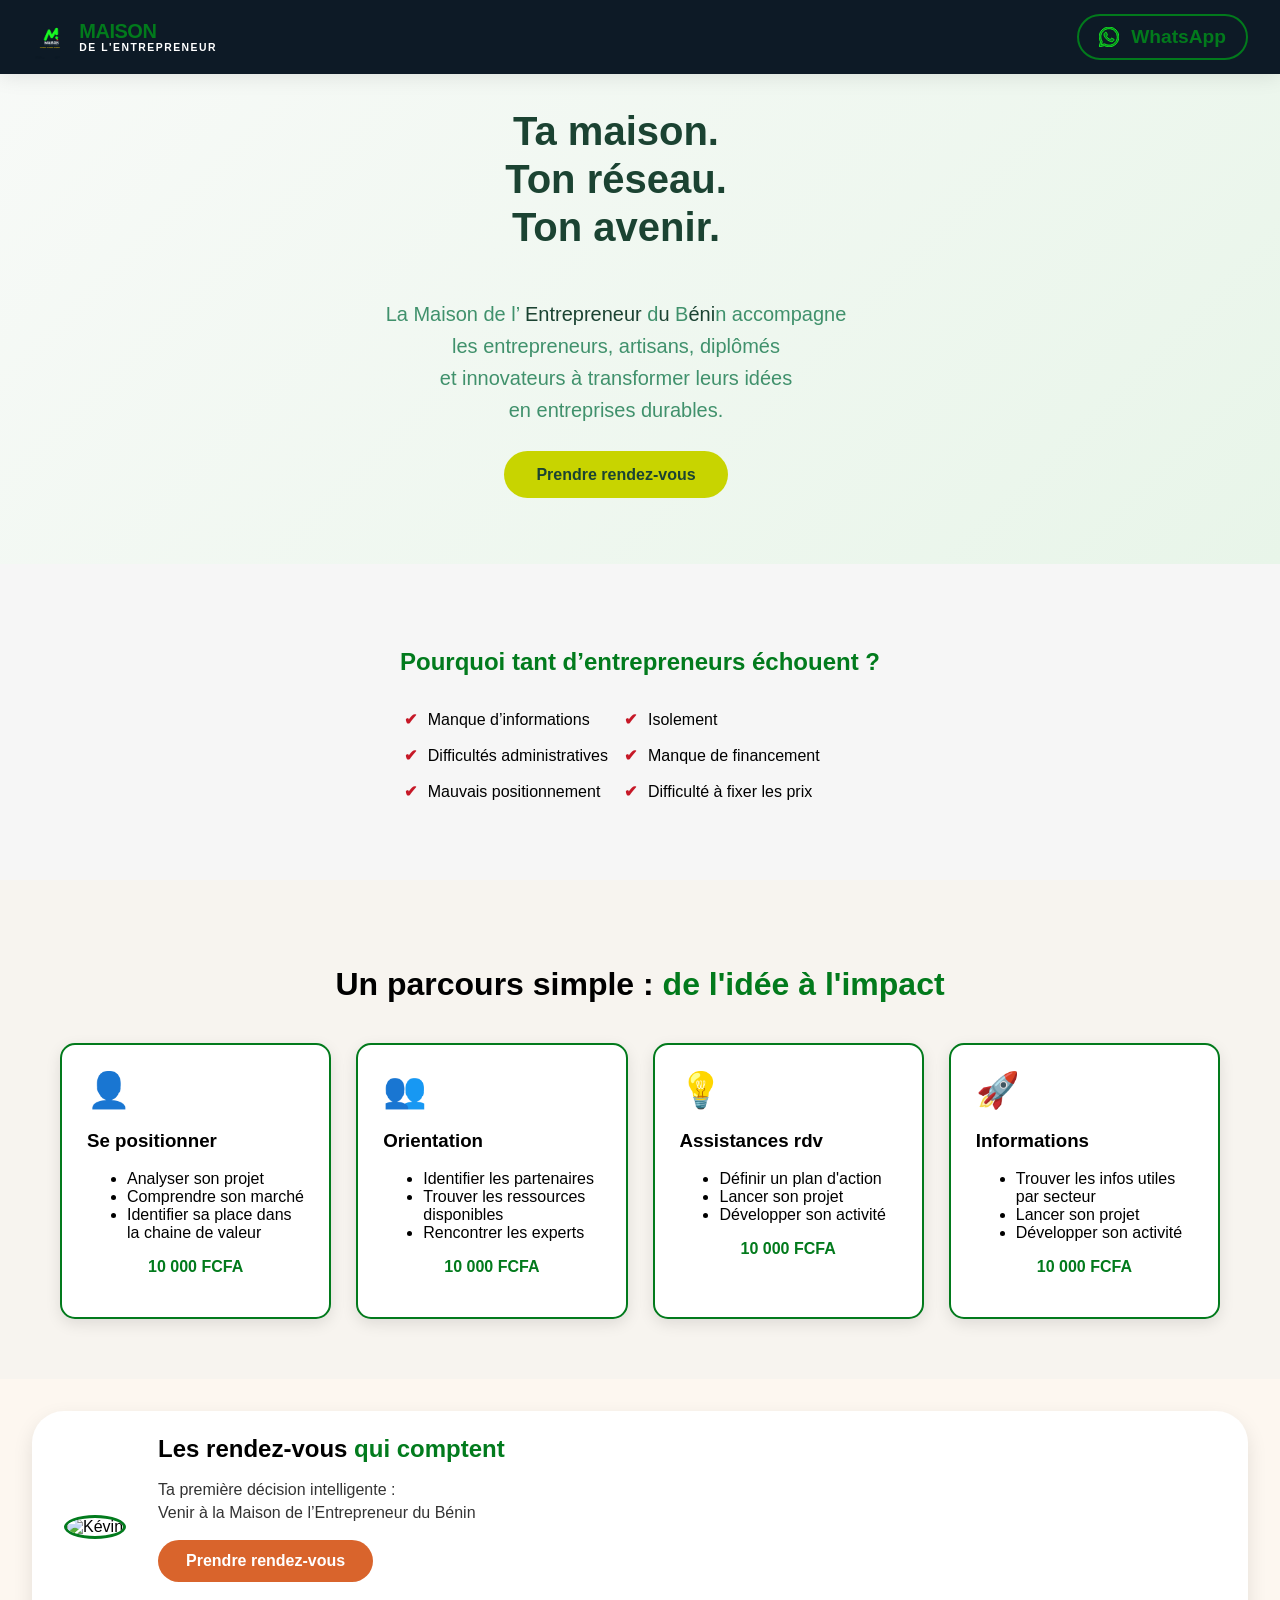
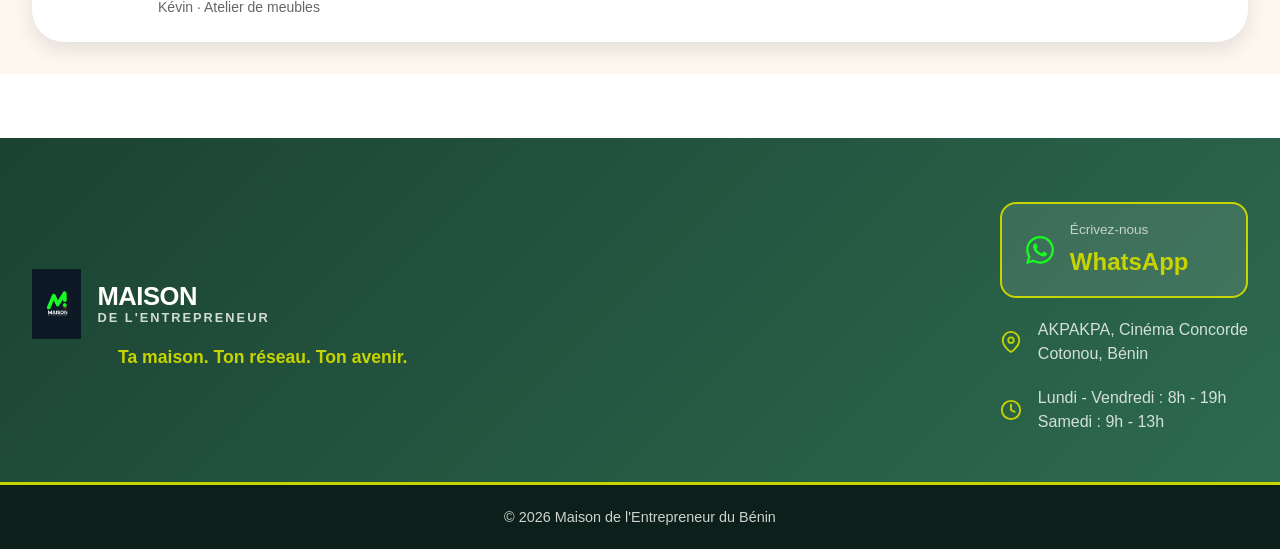
==== commit 5b38269c: "gestion de l'harmonie entre les ecriture et la couleurs de fond" ====
--- a/index.html
+++ b/index.html
@@ -4,6 +4,7 @@
     <meta charset="UTF-8">
     <meta name="viewport" content="width=device-width, initial-scale=1.0">
     <link rel="stylesheet" href="style.css">
+
     <title>Document</title>
 </head>
 
@@ -13,18 +14,18 @@
         <nav class="navbar">
             <div class="navbar-container">
                 <div class="navbar-logo">
-                    <img src="images/logo sans rien.png" alt="MEB Logo">
+                    <img src="images/Copie de  MEB entrepreneur .png" alt="MEB Logo">
                     <div class="logo-text">
                         <span class="maison">MAISON</span>
                         <span class="entrepreneur">DE L'ENTREPRENEUR</span>
                     </div>
                 </div>
                 
-                <a href="tel:0160007007" class="navbar-phone">
-                    <svg xmlns="http://www.w3.org/2000/svg" width="20" height="20" viewBox="0 0 24 24" fill="none" stroke="currentColor" stroke-width="2.5" stroke-linecap="round" stroke-linejoin="round">
-                        <path d="M22 16.92v3a2 2 0 0 1-2.18 2 19.79 19.79 0 0 1-8.63-3.07 19.5 19.5 0 0 1-6-6 19.79 19.79 0 0 1-3.07-8.67A2 2 0 0 1 4.11 2h3a2 2 0 0 1 2 1.72 12.84 12.84 0 0 0 .7 2.81 2 2 0 0 1-.45 2.11L8.09 9.91a16 16 0 0 0 6 6l1.27-1.27a2 2 0 0 1 2.11-.45 12.84 12.84 0 0 0 2.81.7A2 2 0 0 1 22 16.92z"></path>
+                <a href="https://wa.me/2290160007007" class="navbar-phone" target="_blank">
+                    <svg xmlns="http://www.w3.org/2000/svg" width="20" height="20" viewBox="0 0 24 24" fill="currentColor">
+                        <path d="M17.472 14.382c-.297-.149-1.758-.867-2.03-.967-.273-.099-.471-.148-.67.15-.197.297-.767.966-.94 1.164-.173.199-.347.223-.644.075-.297-.15-1.255-.463-2.39-1.475-.883-.788-1.48-1.761-1.653-2.059-.173-.297-.018-.458.13-.606.134-.133.298-.347.446-.52.149-.174.198-.298.298-.497.099-.198.05-.371-.025-.52-.075-.149-.669-1.612-.916-2.207-.242-.579-.487-.5-.669-.51-.173-.008-.371-.01-.57-.01-.198 0-.52.074-.792.372-.272.297-1.04 1.016-1.04 2.479 0 1.462 1.065 2.875 1.213 3.074.149.198 2.096 3.2 5.077 4.487.709.306 1.262.489 1.694.625.712.227 1.36.195 1.871.118.571-.085 1.758-.719 2.006-1.413.248-.694.248-1.289.173-1.413-.074-.124-.272-.198-.57-.347m-5.421 7.403h-.004a9.87 9.87 0 01-5.031-1.378l-.361-.214-3.741.982.998-3.648-.235-.374a9.86 9.86 0 01-1.51-5.26c.001-5.45 4.436-9.884 9.888-9.884 2.64 0 5.122 1.03 6.988 2.898a9.825 9.825 0 012.893 6.994c-.003 5.45-4.437 9.884-9.885 9.884m8.413-18.297A11.815 11.815 0 0012.05 0C5.495 0 .16 5.335.157 11.892c0 2.096.547 4.142 1.588 5.945L.057 24l6.305-1.654a11.882 11.882 0 005.683 1.448h.005c6.554 0 11.89-5.335 11.893-11.893a11.821 11.821 0 00-3.48-8.413z"/>
                     </svg>
-                    <span>01 60 007 007</span>
+                    <span>WhatsApp</span>
                 </a>
             </div>
         </nav>
@@ -45,7 +46,7 @@
     <main>
         <section class="probleme">
             <h1><span>Pourquoi tant d’entrepreneurs échouent ?</span></h1>
-            <p>La Maison de <span>l’Entrepreneur du Bénin</span> accompagne les entrepreneurs</p>
+
             <div class="contenu-probleme">
                 <div class="liste">
                     <ul class="menu">
@@ -85,7 +86,7 @@
 
                 <div class="card active">
                     <div class="icon">👥</div>
-                    <h3>Connaitre ses alliés</h3>
+                    <h3>Orientation</h3>
 
                     <ul>
                     <li>Identifier les partenaires</li>
@@ -99,7 +100,7 @@
 
                 <div class="card active">
                     <div class="icon">💡</div>
-                    <h3>Afterworks Réseau</h3>
+                    <h3>Assistances rdv</h3>
 
                     <ul>
                     <li>Définir un plan d'action</li>
@@ -113,10 +114,10 @@
 
                 <div class="card active">
                     <div class="icon">🚀</div>
-                    <h3>Mastermind sectoriels</h3>
-
-                    <ul>
-                    <li>Définir un plan d'action</li>
+                    <h3>Informations</h3>
+
+                    <ul>
+                    <li>Trouver les infos utiles par secteur</li>
                     <li>Lancer son projet</li>
                     <li>Développer son activité</li>
                     </ul>
@@ -161,13 +162,13 @@
                     </div>
 
                     <div class="footer-contact">
-                        <a href="tel:0160007007" class="contact-item phone-big">
-                            <svg xmlns="http://www.w3.org/2000/svg" width="28" height="28" viewBox="0 0 24 24" fill="none" stroke="currentColor" stroke-width="2.5" stroke-linecap="round" stroke-linejoin="round">
-                                <path d="M22 16.92v3a2 2 0 0 1-2.18 2 19.79 19.79 0 0 1-8.63-3.07 19.5 19.5 0 0 1-6-6 19.79 19.79 0 0 1-3.07-8.67A2 2 0 0 1 4.11 2h3a2 2 0 0 1 2 1.72 12.84 12.84 0 0 0 .7 2.81 2 2 0 0 1-.45 2.11L8.09 9.91a16 16 0 0 0 6 6l1.27-1.27a2 2 0 0 1 2.11-.45 12.84 12.84 0 0 0 2.81.7A2 2 0 0 1 22 16.92z"></path>
+                        <a href="https://wa.me/2290160007007" class="contact-item phone-big" target="_blank">
+                            <svg xmlns="http://www.w3.org/2000/svg" width="28" height="28" viewBox="0 0 24 24" fill="currentColor">
+                                <path d="M17.472 14.382c-.297-.149-1.758-.867-2.03-.967-.273-.099-.471-.148-.67.15-.197.297-.767.966-.94 1.164-.173.199-.347.223-.644.075-.297-.15-1.255-.463-2.39-1.475-.883-.788-1.48-1.761-1.653-2.059-.173-.297-.018-.458.13-.606.134-.133.298-.347.446-.52.149-.174.198-.298.298-.497.099-.198.05-.371-.025-.52-.075-.149-.669-1.612-.916-2.207-.242-.579-.487-.5-.669-.51-.173-.008-.371-.01-.57-.01-.198 0-.52.074-.792.372-.272.297-1.04 1.016-1.04 2.479 0 1.462 1.065 2.875 1.213 3.074.149.198 2.096 3.2 5.077 4.487.709.306 1.262.489 1.694.625.712.227 1.36.195 1.871.118.571-.085 1.758-.719 2.006-1.413.248-.694.248-1.289.173-1.413-.074-.124-.272-.198-.57-.347m-5.421 7.403h-.004a9.87 9.87 0 01-5.031-1.378l-.361-.214-3.741.982.998-3.648-.235-.374a9.86 9.86 0 01-1.51-5.26c.001-5.45 4.436-9.884 9.888-9.884 2.64 0 5.122 1.03 6.988 2.898a9.825 9.825 0 012.893 6.994c-.003 5.45-4.437 9.884-9.885 9.884m8.413-18.297A11.815 11.815 0 0012.05 0C5.495 0 .16 5.335.157 11.892c0 2.096.547 4.142 1.588 5.945L.057 24l6.305-1.654a11.882 11.882 0 005.683 1.448h.005c6.554 0 11.89-5.335 11.893-11.893a11.821 11.821 0 00-3.48-8.413z"/>
                             </svg>
                             <div>
-                                <span class="label">Appelez-nous</span>
-                                <span class="number">01 60 007 007</span>
+                                <span class="label">Écrivez-nous</span>
+                                <span class="number">WhatsApp</span>
                             </div>
                         </a>
 
@@ -192,7 +193,7 @@
         </div>
 
         <div class="footer-bottom">
-            <p>&copy; 2024 Maison de l'Entrepreneur du Bénin</p>
+            <p>&copy; 2026 Maison de l'Entrepreneur du Bénin</p>
         </div>
 </footer>
   
--- a/style.css
+++ b/style.css
@@ -5,6 +5,24 @@
     --jaune:#eabe07;
     --rouge:#c61827;
     --jaune-prime:rgb(174, 213, 19);
+    --bleu-nuit:#0d1a26 ;
+    --blanc:#ffffff;
+    --gris:#efecec ;
+      --bg-hero: linear-gradient(135deg, #f8faf8 0%, #e8f5e9 100%);
+    --bg-footer-main: linear-gradient(135deg, #1b4332 0%, #2d6a4f 100%);
+    --bg-footer-bottom: #0d1f1a;
+    
+    /* ========== TEXTES ========== */
+    --text-dark: #1b4332;        /* Vert forêt - Titres */
+    --text-body: #40916c;        /* Vert moyen - Paragraphes */
+    --text-light: #74c69d;       /* Vert clair - Accents */
+    --text-white: #ffffff;
+    --text-muted: rgba(255,255,255,0.8);
+    
+    /* ========== ACCENTS ========== */
+    --accent-yellow: #c8d400;    /* Jaune prime MEB */
+    --accent-yellow-hover: #a8b800;
+    --accent-light: #d8f3dc;     /* Vert très pâle */
 }
 body{
     font-family:'Franklin Gothic Medium', 'Arial Narrow', Arial, sans-serif;
@@ -14,7 +32,7 @@
     top: 0;
     left: 0;
     right: 0;
-    background: #fff;
+    background:var(--bleu-nuit);
     box-shadow: 0 2px 20px rgba(0,0,0,0.1);
     z-index: 1000;
     padding: 0.75rem 0;
@@ -53,7 +71,7 @@
             .entrepreneur {
                 font-size: 0.65rem;
                 font-weight: 600;
-                color: #1a1a1a;
+                color:var(--blanc);
                 letter-spacing: 1.5px;
                 text-transform: uppercase;
             }
@@ -145,8 +163,8 @@
         display: flex;
         justify-content: center;
         align-items: center;
-        background-color: var(--vert-principal);
-        color: black;
+        background: var(--bg-hero);
+        color: var(--text-dark);
         padding: 5rem 1rem;
         text-align: center;
         gap: 3rem;
@@ -162,18 +180,21 @@
             h1 {
                 font-size: 2.5rem;
                 line-height: 1.2;
+                color: var(--text-dark);
             }
 
             p {
                 margin-top: 0;
                 font-size: 1.25rem;
                 line-height: 1.6;
-                color: #222;
+                color: var(--text-body);     /* Vert plus doux */
+                font-weight: 500;
             }
 
             .hero-lien a {
-                background: var(--jaune-prime);
-                color: black;
+                background: var(--accent-yellow);
+                color: var(--text-dark);     /* Contraste optimal */
+                font-weight: 700;
                 padding: 0.937rem 2rem;
                 border: none;
                 font-weight: bold;
@@ -185,11 +206,13 @@
             .hero-lien a:hover {
                 transform: translateY(-0.187rem);
                 box-shadow: 0 0.375rem 0.937rem rgba(0, 0, 0, 0.2);
+                background: var(--accent-yellow-hover);
+                
             }
 
             
             span {
-                color: var(--jaune-prime);
+                color: var(--text-dark);
             }
         }
 
@@ -463,9 +486,10 @@
     margin-top: 4rem;
 
     .footer-main {
-        background: var(--vert-principal);
-        color: #fff;
+        background: var(--bg-footer-main);  /* Vert foncé cohérent */
+        color: var(--text-white);
         padding: 4rem 0 3rem;
+       
     }
 
     .footer-container {
@@ -501,14 +525,14 @@
                 .maison {
                     font-size: 1.6rem;
                     font-weight: 800;
-                    color: #fff;
+                    color: var(--text-white);
                     letter-spacing: -0.5px;
                 }
 
                 .entrepreneur {
                     font-size: 0.8rem;
                     font-weight: 600;
-                    color: rgba(255,255,255,0.8);
+                    color: var(--text-muted);
                     letter-spacing: 2px;
                     text-transform: uppercase;
                 }
@@ -516,7 +540,7 @@
         }
 
         .tagline {
-            color: var(--vert-action);
+            color: var(--accent-yellow) !important;  /* "Ta maison. Ton réseau. Ton avenir." */
             font-weight: 700;
             font-size: 1.1rem;
             margin: 0;
@@ -533,22 +557,24 @@
             display: flex;
             align-items: center;
             gap: 1rem;
-            color: rgba(255,255,255,0.9);
+            color: var(--text-muted);
             font-size: 1rem;
             line-height: 1.5;
 
             svg {
                 flex-shrink: 0;
-                color: var(--vert-action);
+                color: var(--accent-yellow);  /* Icônes jaunes */
             }
 
             &.phone-big {
                 text-decoration: none;
-                color: #fff;
                 background: rgba(255,255,255,0.1);
+                border: 2px solid var(--accent-yellow);
+                color: var(--text-white);
+                /*background: rgba(255,255,255,0.1);*/
                 padding: 1rem 1.5rem;
                 border-radius: 1rem;
-                border: 2px solid var(--vert-action);
+               /* border: 2px solid var(--vert-action);*/
                 transition: all 0.3s ease;
 
                 svg {
@@ -566,16 +592,17 @@
                     display: block;
                     font-size: 1.5rem;
                     font-weight: 800;
-                    color: var(--vert-action);
+                    color: var(--accent-yellow);  /* WhatsApp en jaune */
                 }
 
                 &:hover {
-                    background: var(--vert-action);
+                    background: var(--accent-yellow);
+                    color: var(--text-dark);
                     transform: translateY(-3px);
                     box-shadow: 0 10px 30px rgba(24, 250, 34, 0.3);
 
                     svg, .number {
-                        color: var(--vert-principal);
+                        color: var(--text-dark);
                     }
 
                     .label {
@@ -587,13 +614,14 @@
     }
 
     .footer-bottom {
-        background: #1a1a1a;
+        background: var(--bg-footer-bottom);  /* Encore plus foncé */
+        border-top: 3px solid var(--accent-yellow);
         padding: 1.5rem;
         text-align: center;
-        border-top: 4px solid var(--rouge);
+        border-top: 4px solid var();
 
         p {
-            color: rgba(255,255,255,0.6);
+            color: var(--text-muted);
             font-size: 0.9rem;
             margin: 0;
         }
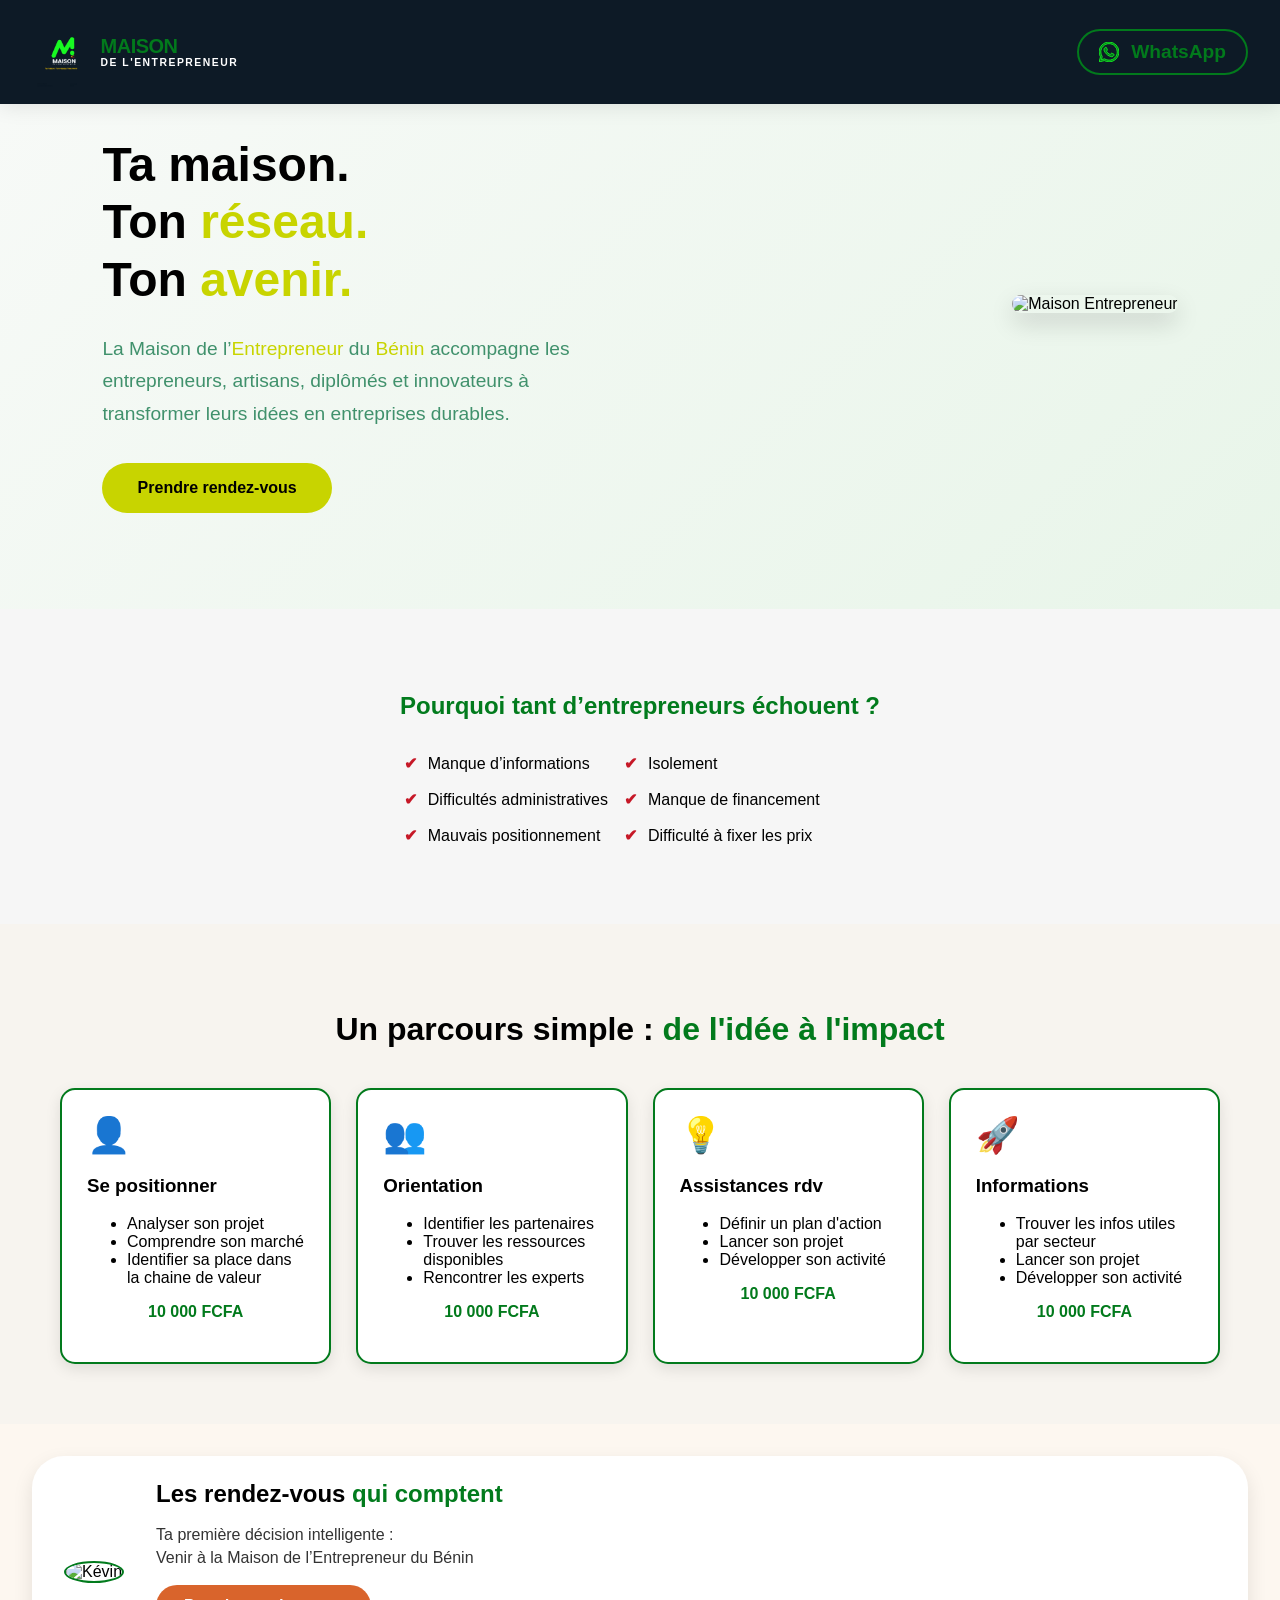
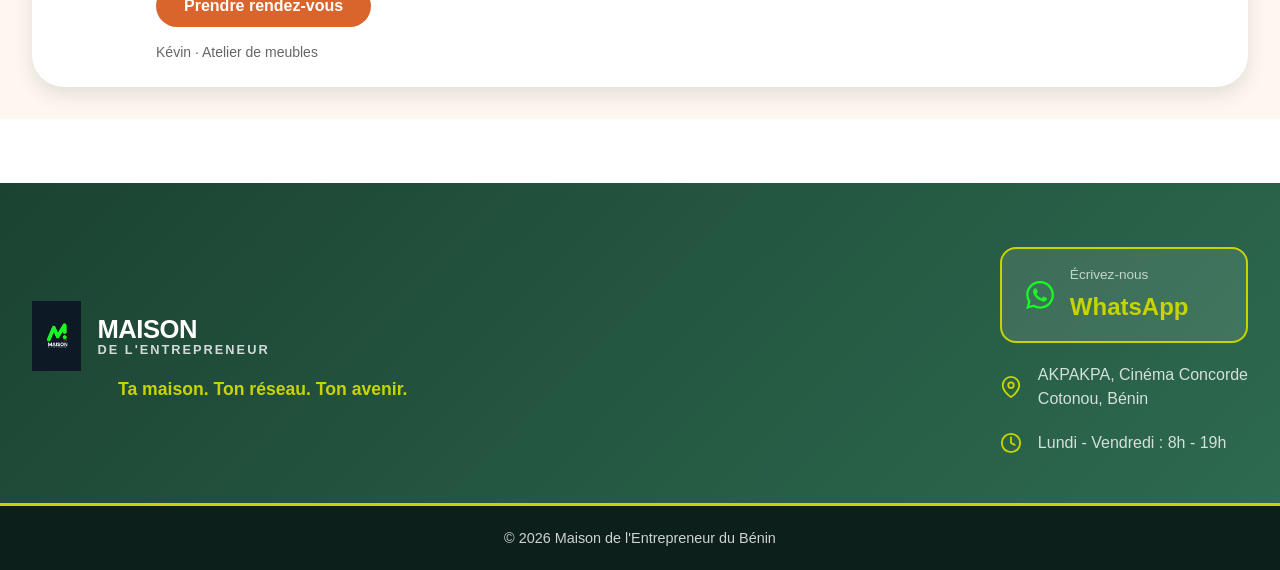
==== commit 052ab4e8: "finalisation du landing page" ====
--- a/index.html
+++ b/index.html
@@ -29,18 +29,32 @@
                 </a>
             </div>
         </nav>
-       <div class="hero">
+        <section class="hero">
+    
             <div class="hero-text">
-                <h1>Ta maison.<br> Ton <span> réseau.</span> <br>Ton <span>avenir.</span></h1>
-                <p>La Maison de l’ <span>Entrepreneur</span> d<span>u</span> B<span>éni</span>n accompagne <br> les entrepreneurs, artisans, diplômés <br> et innovateurs à transformer leurs idées <br> en entreprises durables.</p>
+                <h1>
+                    Ta maison.<br>
+                    Ton <span>réseau.</span><br>
+                    Ton <span>avenir.</span>
+                </h1>
+
+                <p>
+                    La Maison de l’<span>Entrepreneur</span> du <span>Bénin</span>
+                    accompagne les entrepreneurs, artisans, diplômés
+                    et innovateurs à transformer leurs idées
+                    en entreprises durables.
+                </p>
+
                 <div class="hero-lien">
-                    <a href="">Prendre rendez-vous</a>
-                </div>
-            </div>
+                    <a href="#">Prendre rendez-vous</a>
+                </div>
+            </div>
+
             <div class="hero-logo">
-                <img src="images/img-hero.jpg" alt="">
-            </div>
-       </div>
+                <img src="images/img-hero.jpg" alt="Maison Entrepreneur">
+            </div>
+
+        </section>
         
     </header>
     <main>
@@ -185,7 +199,7 @@
                                 <circle cx="12" cy="12" r="10"></circle>
                                 <polyline points="12 6 12 12 16 14"></polyline>
                             </svg>
-                            <span>Lundi - Vendredi : 8h - 19h<br>Samedi : 9h - 13h</span>
+                            <span>Lundi - Vendredi : 8h - 19h</span>
                         </div>
                     </div>
                 </div>
--- a/style.css
+++ b/style.css
@@ -52,7 +52,7 @@
         gap: 0.75rem;
         
         img {
-            height: 50px;
+            height: 5rem;
             width: auto;
         }
 
@@ -87,8 +87,8 @@
         font-weight: 800;
         font-size: 1.2rem;
         padding: 0.6rem 1.25rem;
-        border-radius: 50px;
-        border: 2px solid var(--vert-principal);
+        border-radius: 3.125rem;
+        border: 0.125rem solid var(--vert-principal);
         transition: all 0.3s ease;
 
         svg {
@@ -99,8 +99,8 @@
         &:hover {
             background: var(--vert-principal);
             color: #fff;
-            transform: translateY(-2px);
-            box-shadow: 0 6px 20px rgba(2, 122, 28, 0.3);
+            transform: translateY(-0.125rem);
+            box-shadow: 0 0.375rem 1.25rem rgba(2, 122, 28, 0.3);
 
             svg {
                 stroke: var(--vert-action);
@@ -112,7 +112,7 @@
 
 
 
-    @media (max-width: 640px) {
+    @media (max-width: 40rem) {
         .navbar {
             padding: 0.5rem 0;
 
@@ -122,7 +122,7 @@
 
             .navbar-logo {
                 img {
-                    height: 40px;
+                    height: 2.5rem;
                 }
 
                 .logo-text {
@@ -131,7 +131,7 @@
                     }
                     .entrepreneur {
                         font-size: 0.55rem;
-                        letter-spacing: 1px;
+                        letter-spacing: 0.0625rem;
                     }
                 }
             }
@@ -142,14 +142,14 @@
                 gap: 0.5rem;
 
                 svg {
-                    width: 18px;
-                    height: 18px;
+                    width: 1.125rem;
+                    height: 1.125rem;
                 }
             }
         } 
     }
 
-    @media (max-width: 380px) {
+    @media (max-width: 23.75rem) {
         .navbar-phone {
             padding: 0.5rem;
             border-radius: 50%;
@@ -159,92 +159,89 @@
             }
         }
     }
-    .hero {
-        display: flex;
-        justify-content: center;
-        align-items: center;
-        background: var(--bg-hero);
-        color: var(--text-dark);
-        padding: 5rem 1rem;
-        text-align: center;
-        gap: 3rem;
-        flex-wrap: wrap; 
-
-        .hero-text {
-            display: flex;
-            flex-direction: column;
-            align-items: center;
-            gap: 1.25rem;
-            max-width: 31.25rem;
-
-            h1 {
-                font-size: 2.5rem;
-                line-height: 1.2;
-                color: var(--text-dark);
-            }
-
-            p {
-                margin-top: 0;
-                font-size: 1.25rem;
-                line-height: 1.6;
-                color: var(--text-body);     /* Vert plus doux */
-                font-weight: 500;
-            }
-
-            .hero-lien a {
-                background: var(--accent-yellow);
-                color: var(--text-dark);     /* Contraste optimal */
-                font-weight: 700;
-                padding: 0.937rem 2rem;
-                border: none;
-                font-weight: bold;
-                border-radius: 2rem;
-                text-decoration: none;
-                transition: transform 0.3s ease, box-shadow 0.3s ease;
-            }
-
-            .hero-lien a:hover {
-                transform: translateY(-0.187rem);
-                box-shadow: 0 0.375rem 0.937rem rgba(0, 0, 0, 0.2);
-                background: var(--accent-yellow-hover);
-                
-            }
-
-            
-            span {
-                color: var(--text-dark);
-            }
-        }
-
-        .hero-logo img {
-            height: 16rem;
-            border-radius: 2rem;
-            box-shadow: 0 0.5rem 1.25rem rgba(0, 0, 0, 0.15);
-            transition: transform 5s ease;
-        }
-
-        .hero-logo img:hover {
-            transform: scale(1.05);
-        }
-
-        
-        @media (max-width: 48rem) {
-            flex-direction: column-reverse;
-            gap: 2rem;
-
-            .hero-text h1 {
-                font-size: 2rem;
-            }
-
-            .hero-text p {
-                font-size: 1.1rem;
-            }
-
-            .hero-logo img {
-                height: 12rem;
-            }
-        }
-    }
+   .hero{
+    display:flex;
+    justify-content:space-between;
+    align-items:center;
+    padding:6rem 8%;
+    background:var(--bg-hero);
+    gap:3rem;
+    flex-wrap:wrap;
+}
+
+/* TEXTE */
+
+.hero-text{
+    max-width:32.5rem;
+}
+
+.hero-text h1{
+    font-size:3rem;
+    line-height:1.2;
+    margin-bottom:1.5rem;
+    font-weight:700;
+}
+
+.hero-text span{
+    color:var(--accent-yellow);
+}
+
+.hero-text p{
+    font-size:1.2rem;
+    line-height:1.7;
+    color:var(--text-body);
+    margin-bottom:2rem;
+}
+
+/* BOUTON */
+
+.hero-lien a{
+    display:inline-block;
+    padding:1rem 2.2rem;
+    background:var(--accent-yellow);
+    color:#000;
+    font-weight:700;
+    text-decoration:none;
+    border-radius:40px;
+    transition:0.3s;
+}
+
+.hero-lien a:hover{
+    transform:translateY(-0.1875rem);
+    box-shadow:0 0.5rem 1.125rem rgba(0,0,0,0.2);
+}
+
+/* IMAGE */
+
+.hero-logo img{
+    width:26.25rem;
+    border-radius:1.25rem;
+    box-shadow:0 0.625rem 1.562rem rgba(0,0,0,0.15);
+    transition:0.4s;
+}
+
+.hero-logo img:hover{
+    transform:scale(1.05);
+}
+
+/* RESPONSIVE */
+
+@media (max-width:48rem){
+
+.hero{
+    flex-direction:column-reverse;
+    text-align:center;
+}
+
+.hero-text h1{
+    font-size:2.2rem;
+}
+
+.hero-logo img{
+    width:18.75rem;
+}
+
+}
     main{
 
         .probleme {
@@ -409,7 +406,7 @@
                 background: #fff;
                 padding: 1.5rem 2rem;
                 border-radius: 2rem;
-                box-shadow: 0 8px 20px rgba(0,0,0,0.1);
+                box-shadow: 0 0.5rem 1.25rem rgba(0,0,0,0.1);
                 width: 100%; /* Modifié : 100% au lieu de max-width: 800px */
                 max-width: none; /* Ajouté : suppression de la limite */
                 flex-wrap: wrap;
@@ -418,11 +415,11 @@
                     flex-shrink: 0; /* Ajouté : empêche l'image de rétrécir */
                     
                     img {
-                        width: 100px;
-                        height: 100px;
+                        width: 6.25rem;
+                        height: 6.25rem;
                         object-fit: cover;
                         border-radius: 50%;
-                        border: 3px solid var(--vert-secondaire);
+                        border: 0.125rem solid var(--vert-secondaire);
                     }
                 }
 
@@ -460,8 +457,8 @@
                             transition: transform 0.3s ease, box-shadow 0.3s ease;
 
                             &:hover {
-                                transform: translateY(-3px);
-                                box-shadow: 0 6px 12px rgba(0,0,0,0.2);
+                                transform: translateY(-0.187rem);
+                                box-shadow: 0 0.375rem 0.75rem rgba(0,0,0,0.2);
                             }
                         }
                     }
@@ -473,7 +470,7 @@
                 }
             }
 
-            @media (max-width: 768px) {
+            @media (max-width: 48rem) {
                 .card {
                     flex-direction: column;
                     align-items: center;
@@ -493,7 +490,7 @@
     }
 
     .footer-container {
-        max-width: 1400px;
+        max-width: 87.5rem;
         margin: 0 auto;
         padding: 0 2rem;
     }
@@ -513,7 +510,7 @@
             margin-bottom: 0.5rem;
 
             img {
-                height: 70px;
+                height: 4.375rem;
                 width: auto;
             }
 
@@ -526,14 +523,14 @@
                     font-size: 1.6rem;
                     font-weight: 800;
                     color: var(--text-white);
-                    letter-spacing: -0.5px;
+                    letter-spacing: -0.03125rem;
                 }
 
                 .entrepreneur {
                     font-size: 0.8rem;
                     font-weight: 600;
                     color: var(--text-muted);
-                    letter-spacing: 2px;
+                    letter-spacing: 0.125rem;
                     text-transform: uppercase;
                 }
             }
@@ -544,7 +541,7 @@
             font-weight: 700;
             font-size: 1.1rem;
             margin: 0;
-            margin-left: 86px;
+            margin-left: 5.375rem;
         }
     }
 
@@ -569,7 +566,7 @@
             &.phone-big {
                 text-decoration: none;
                 background: rgba(255,255,255,0.1);
-                border: 2px solid var(--accent-yellow);
+                border: 0.125rem solid var(--accent-yellow);
                 color: var(--text-white);
                 /*background: rgba(255,255,255,0.1);*/
                 padding: 1rem 1.5rem;
@@ -598,8 +595,8 @@
                 &:hover {
                     background: var(--accent-yellow);
                     color: var(--text-dark);
-                    transform: translateY(-3px);
-                    box-shadow: 0 10px 30px rgba(24, 250, 34, 0.3);
+                    transform: translateY(-0.187rem);
+                    box-shadow: 0 0.625rem 1.875rem rgba(24, 250, 34, 0.3);
 
                     svg, .number {
                         color: var(--text-dark);
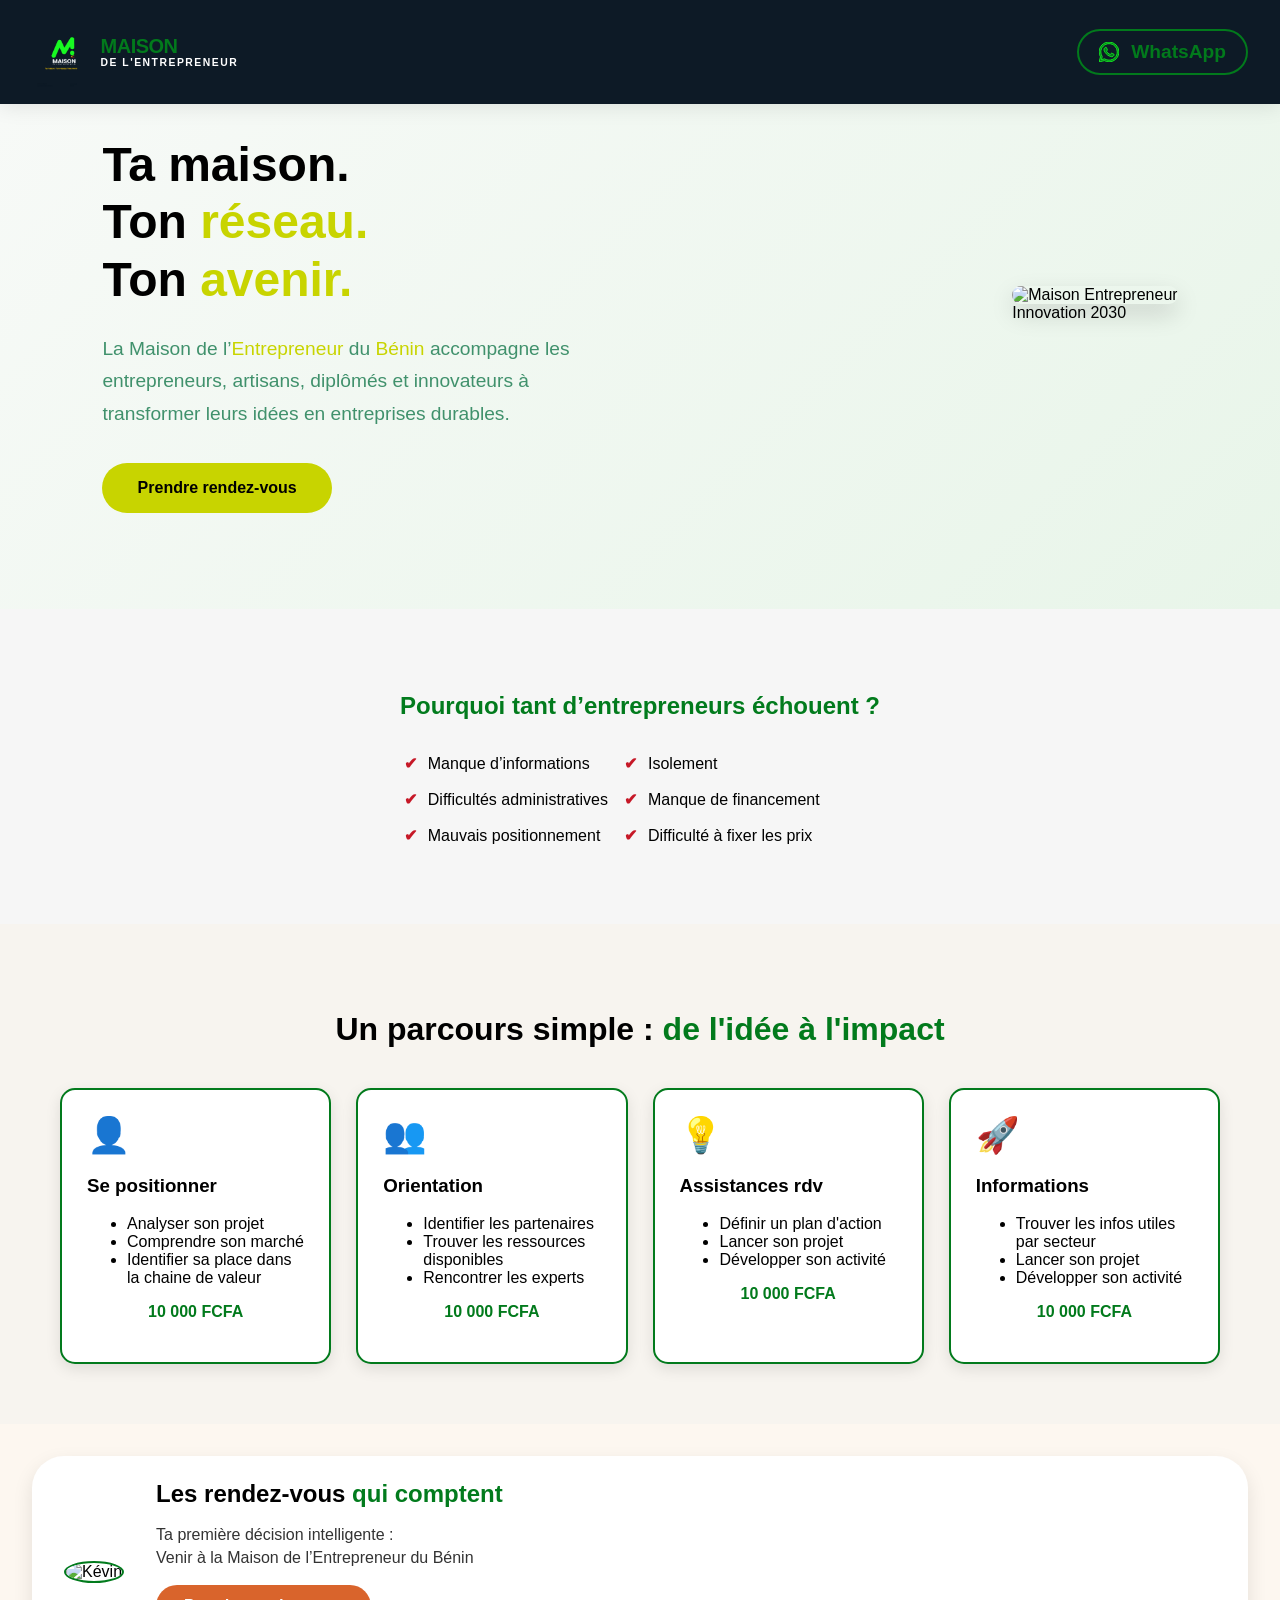
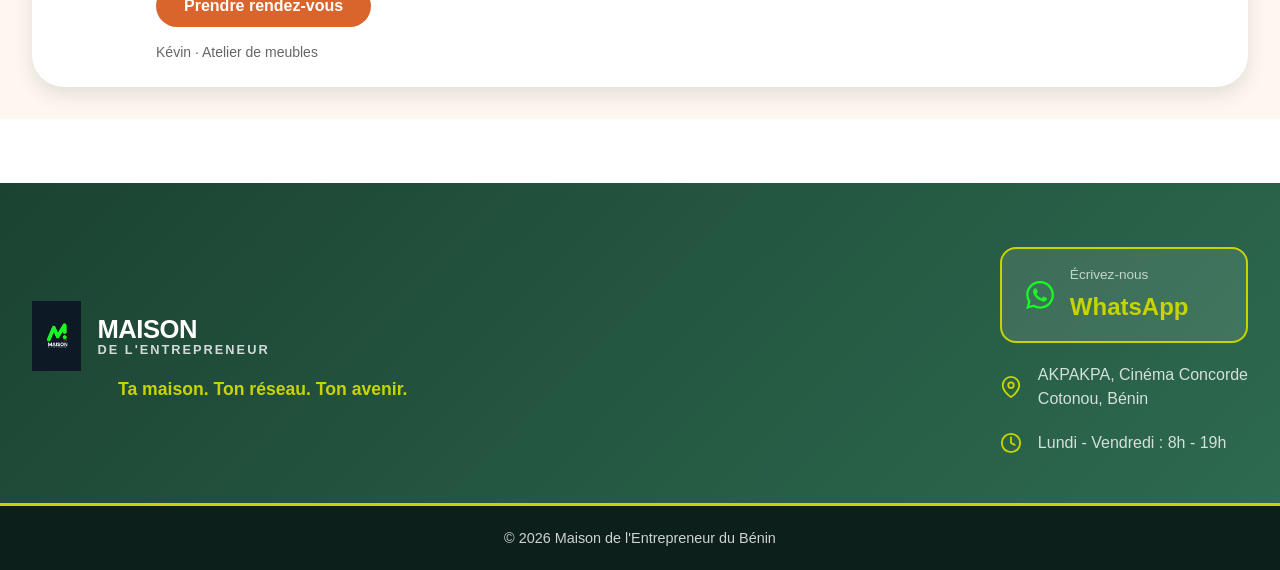
==== commit 8e3103a4: "mise en place d'un formulaire de contact" ====
--- a/index.html
+++ b/index.html
@@ -29,32 +29,33 @@
                 </a>
             </div>
         </nav>
-        <section class="hero">
-    
-            <div class="hero-text">
-                <h1>
-                    Ta maison.<br>
-                    Ton <span>réseau.</span><br>
-                    Ton <span>avenir.</span>
-                </h1>
-
-                <p>
-                    La Maison de l’<span>Entrepreneur</span> du <span>Bénin</span>
-                    accompagne les entrepreneurs, artisans, diplômés
-                    et innovateurs à transformer leurs idées
-                    en entreprises durables.
-                </p>
-
-                <div class="hero-lien">
-                    <a href="#">Prendre rendez-vous</a>
-                </div>
-            </div>
-
-            <div class="hero-logo">
+    <section class="hero">
+        <div class="hero-text reveal-left">
+            <h1>
+                Ta maison.<br>
+                Ton <span class="accent">réseau.</span><br>
+                Ton <span class="accent">avenir.</span>
+            </h1>
+
+            <p>
+                La Maison de l’<span>Entrepreneur</span> du <span>Bénin</span>
+                accompagne les entrepreneurs, artisans, diplômés
+                et innovateurs à transformer leurs idées
+                en entreprises durables.
+            </p>
+
+            <div class="hero-lien">
+                <a href="formulaire.html">Prendre rendez-vous</a>
+            </div>
+        </div>
+
+        <div class="hero-logo reveal-right">
+            <div class="img-wrapper">
                 <img src="images/img-hero.jpg" alt="Maison Entrepreneur">
-            </div>
-
-        </section>
+                <div class="floating-badge">Innovation 2030</div>
+            </div>
+        </div>
+    </section>
         
     </header>
     <main>
@@ -152,7 +153,7 @@
                     <p>Ta première décision intelligente : <br>
                         Venir à la Maison de l’Entrepreneur du Bénin</p>
                     <div class="card-button">
-                        <a href="#">Prendre rendez-vous</a>
+                        <a href="formulaire.html">Prendre rendez-vous</a>
                     </div>
                     <p class="author">Kévin · Atelier de meubles</p>
                 </div>
